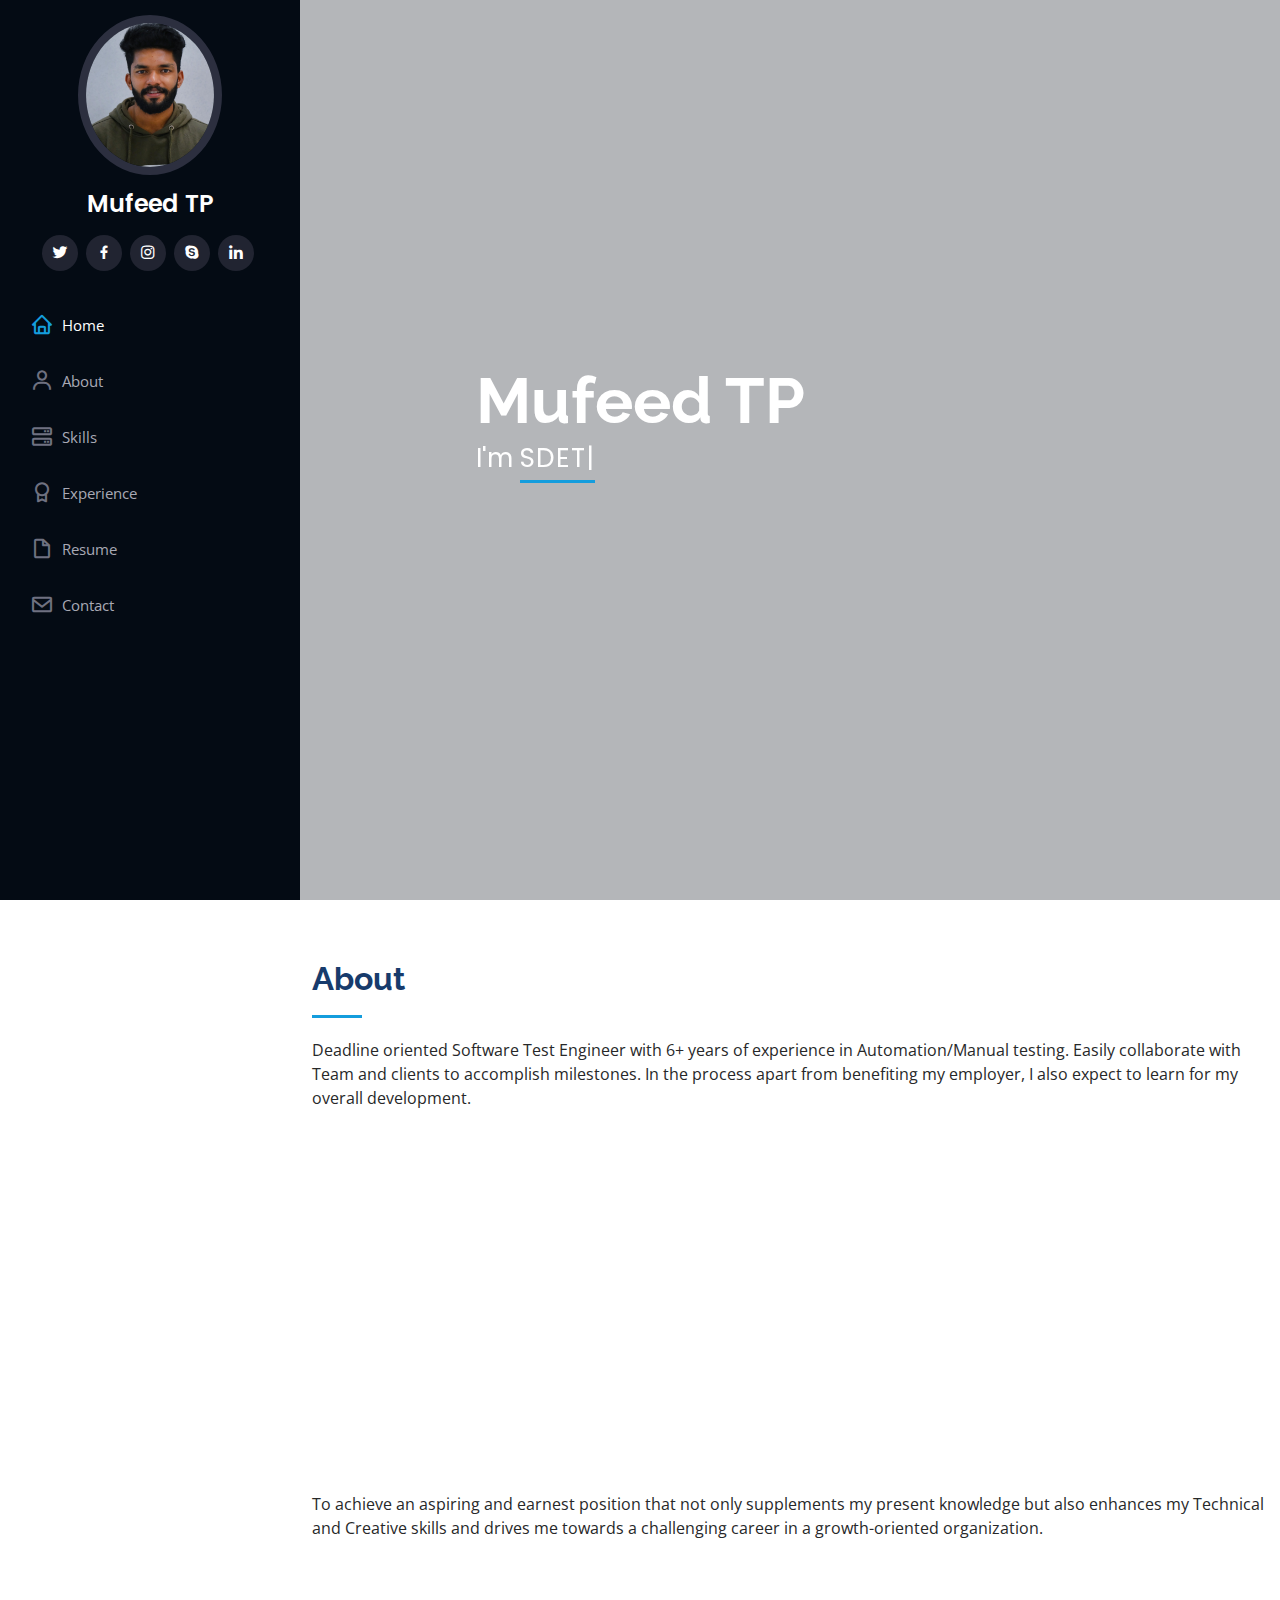
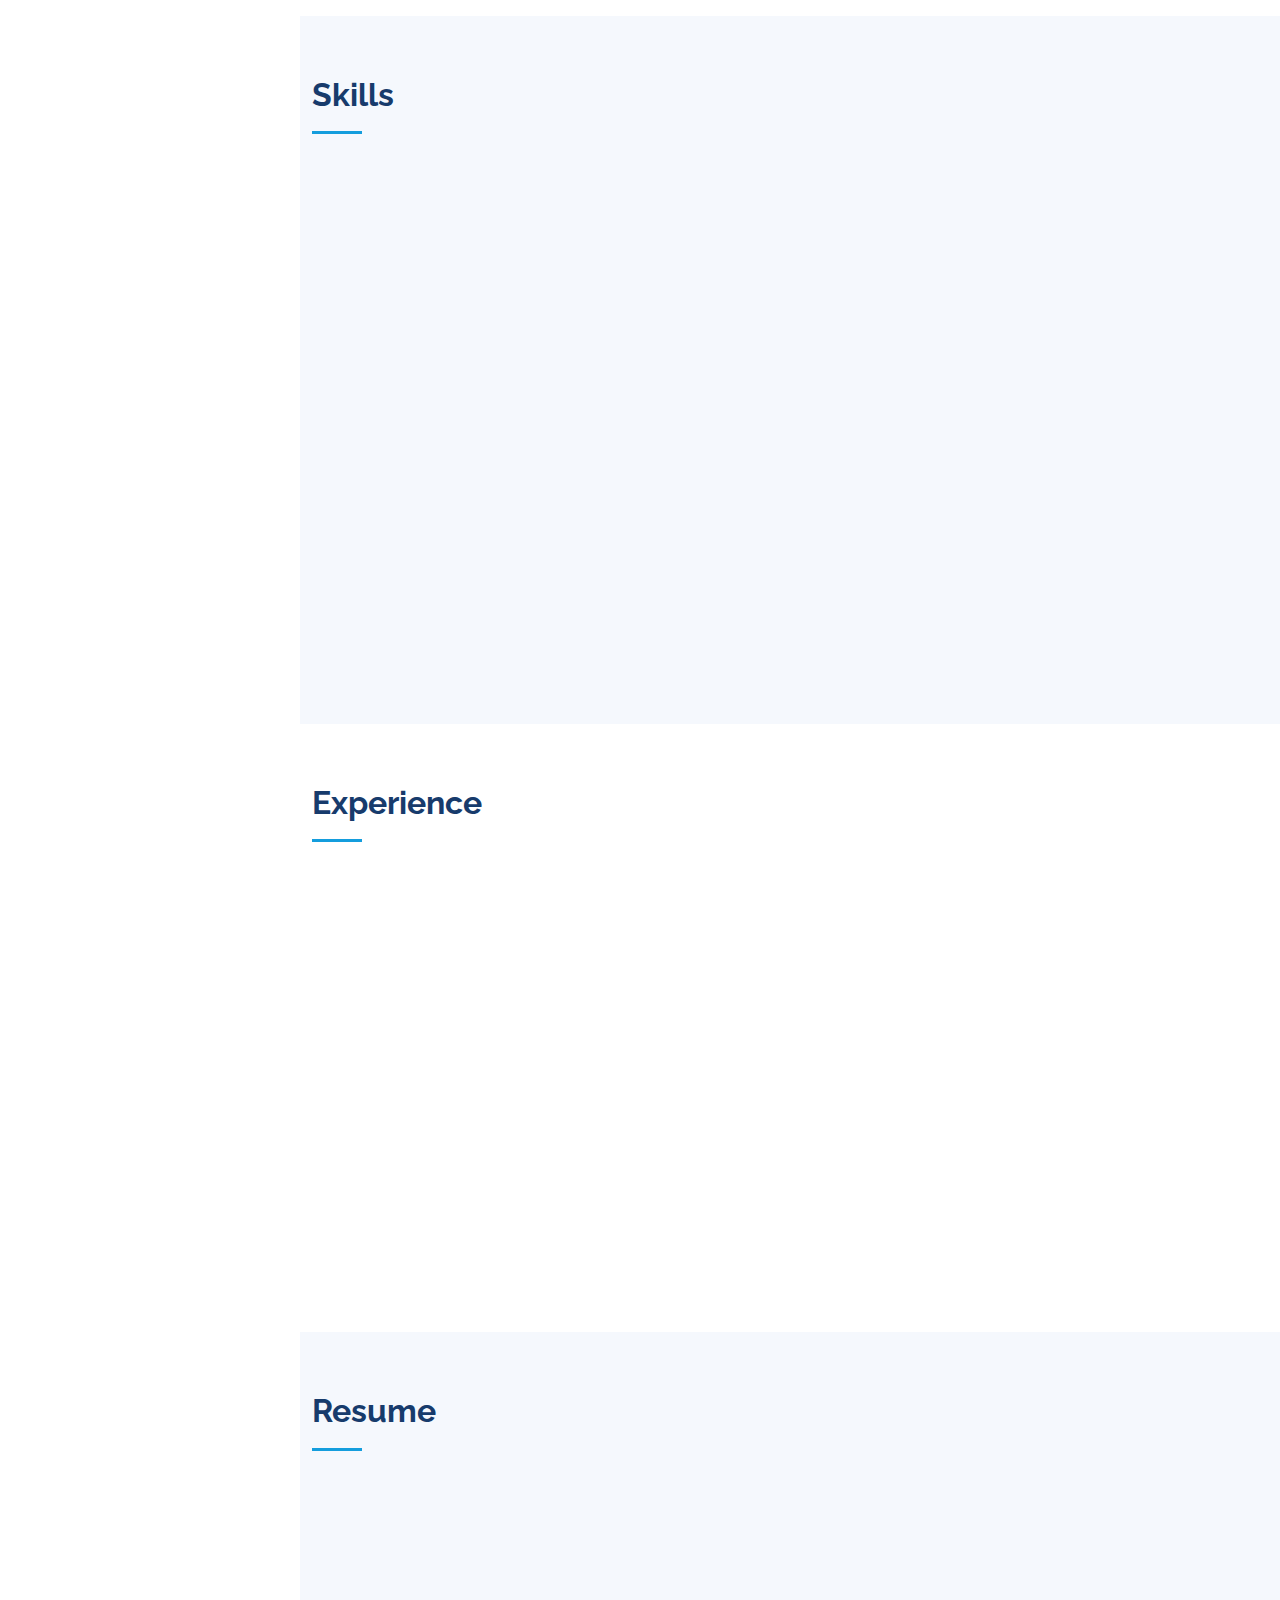
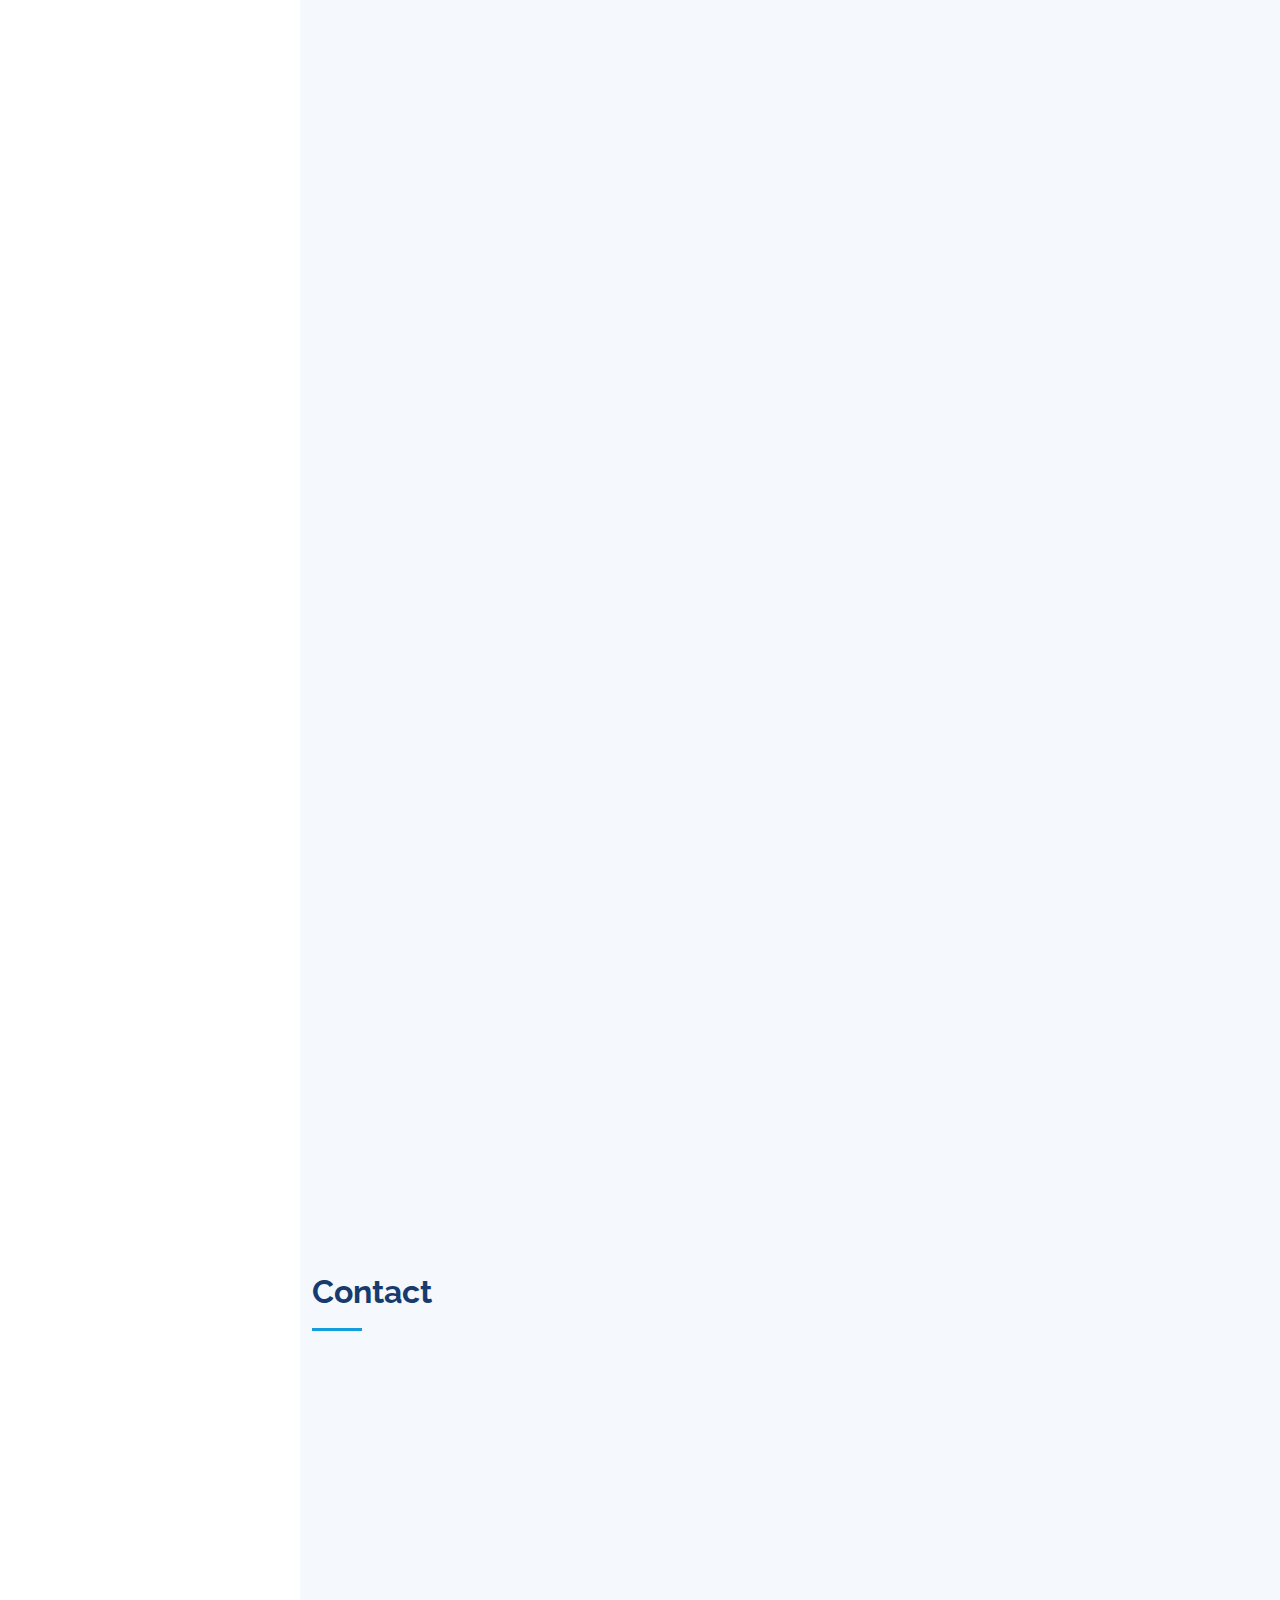
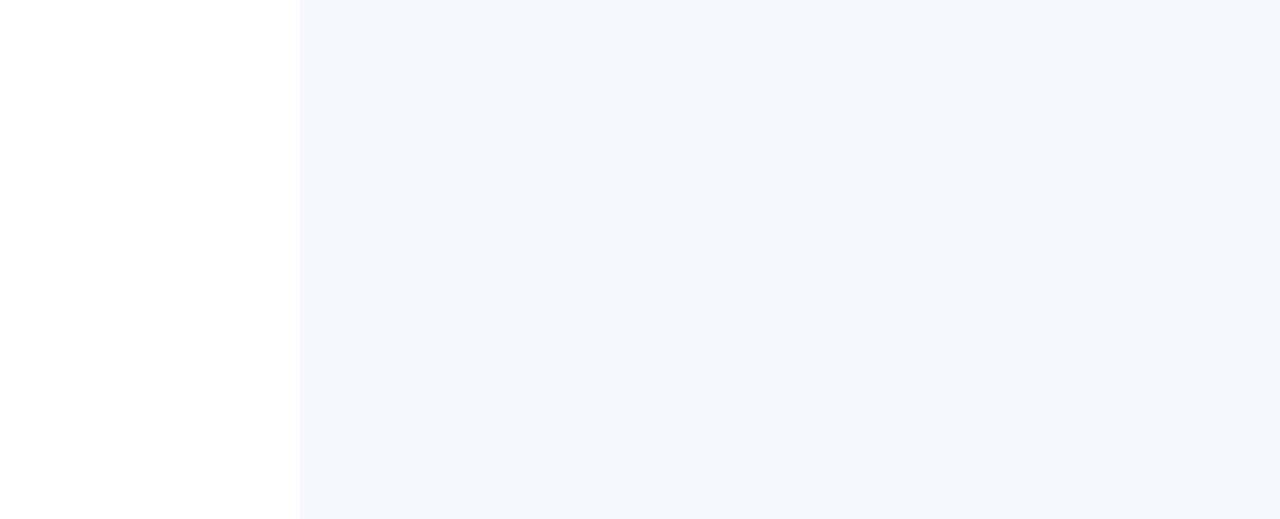
==== index.html @ a6d41b9a "DP updated" ====
<!DOCTYPE html>
<html lang="en">

<head>
  <meta charset="utf-8">
  <meta content="width=device-width, initial-scale=1.0" name="viewport">

  <title>Mufeed TP</title>
  <meta content="" name="description">
  <meta content="" name="keywords">

  <!-- Favicons -->
  <link href="assets/img/pp.jpg" rel="icon">
  <!-- <link href="assets/img/apple-touch-icon.png" rel="apple-touch-icon"> -->

  <!-- Google Fonts -->
  <link href="https://fonts.googleapis.com/css?family=Open+Sans:300,300i,400,400i,600,600i,700,700i|Raleway:300,300i,400,400i,500,500i,600,600i,700,700i|Poppins:300,300i,400,400i,500,500i,600,600i,700,700i" rel="stylesheet">

  <!-- Vendor CSS Files -->
  <link href="assets/vendor/aos/aos.css" rel="stylesheet">
  <link href="assets/vendor/bootstrap/css/bootstrap.min.css" rel="stylesheet">
  <link href="assets/vendor/bootstrap-icons/bootstrap-icons.css" rel="stylesheet">
  <link href="assets/vendor/boxicons/css/boxicons.min.css" rel="stylesheet">
  <link href="assets/vendor/glightbox/css/glightbox.min.css" rel="stylesheet">
  <link href="assets/vendor/swiper/swiper-bundle.min.css" rel="stylesheet">

  <!-- Template Main CSS File -->
  <link href="assets/css/style.css" rel="stylesheet">

  <!-- =======================================================
  * Template Name: iPortfolio - v3.3.0
  * Template URL: https://bootstrapmade.com/iportfolio-bootstrap-portfolio-websites-template/
  * Author: BootstrapMade.com
  * License: https://bootstrapmade.com/license/
  ======================================================== -->
  
</head>

<body>

  <!-- ======= Mobile nav toggle button ======= -->
  <i class="bi bi-list mobile-nav-toggle d-xl-none"></i>

  <!-- ======= Header ======= -->
  <header id="header">
    <div class="d-flex flex-column">

      <div class="profile">
        <img src="assets/img/MyDp1.jpeg" alt="" class="img-fluid rounded-circle">
        <h1 class="text-light"><a href="index.html">Mufeed TP</a></h1>
        <div class="social-links mt-3 text-center">
          <a href="https://twitter.com/MufeedTP6?s=08" class="twitter"><i class="bx bxl-twitter"></i></a>
          <a href="https://www.facebook.com/mufeed.kkr" class="facebook"><i class="bx bxl-facebook"></i></a>
          <a href="https://www.instagram.com/_mufeedtp_?r=nametag" class="instagram"><i class="bx bxl-instagram"></i></a>
          <a href="https://join.skype.com/invite/Vq5TxhZaOGtv" class="google-plus"><i class="bx bxl-skype"></i></a>
          <a href="https://www.linkedin.com/in/mufeed-tp-0a8960169/" class="linkedin"><i class="bx bxl-linkedin"></i></a>
        </div>
      </div>

      <nav id="navbar" class="nav-menu navbar">
        <ul>
          <li><a href="#hero" class="nav-link scrollto active"><i class="bx bx-home"></i> <span>Home</span></a></li>
          <li><a href="#about" class="nav-link scrollto"><i class="bx bx-user"></i> <span>About</span></a></li>    
          <li><a href="#skills" class="nav-link scrollto"><i class="bx bx-server"></i> <span>Skills</span></a></li>     
          <li><a href="#experience" class="nav-link scrollto"><i class="bx bx-award"></i> <span>Experience</span></a></li>
          <li><a href="#resume" class="nav-link scrollto"><i class="bx bx-file-blank"></i> <span>Resume</span></a></li> 
          <li><a href="#contact" class="nav-link scrollto"><i class="bx bx-envelope"></i> <span>Contact</span></a></li>
        </ul>
      </nav><!-- .nav-menu -->
    </div>
  </header><!-- End Header -->

  <!-- ======= Hero Section ======= -->
  
  <section id="hero" class="col-3 d-flex flex-column justify-content-center align-items-center">
    <div class="hero-container" data-aos="fade-in">
      <h1>Mufeed TP</h1>
      <p> I'm <span class="typed" data-typed-items="SDET, QA Engineer"></span></p>
    </div>
  </section><!-- End Hero -->

  <main id="main">

    <!-- ======= About Section ======= -->
    <section id="about" class="about">
      <div class="container">

        <div class="section-title">
          <h2>About</h2>
          <p>
            Deadline oriented Software Test Engineer with 6+ years of experience in Automation/Manual testing. Easily collaborate
            with Team and clients to accomplish milestones. In the process apart from benefiting my employer, I also
            expect to learn for my overall development.
          </p>
        </div>

        <div class="row objective-row">
          <div class="col-lg-4" data-aos="fade-right">
            <img src="assets/img/ShortPic.jpeg" class="img-fluid myimage" alt="">
          </div>
          <div class="col-lg-8 pt-4 pt-lg-0 content" data-aos="fade-left">
            <h3>SDET &amp; QA Engineer.</h3>
            
            <div class="row">
              <div class="col-lg-6">
                <ul>
                  <li><i class="bi bi-chevron-right"></i> <strong>Birthday:</strong> <span>27 April 1996</span></li>
                  <li><i class="bi bi-chevron-right"></i> <strong>Website:</strong> <a href="https://mufeedtp.github.io/mufeedtp-personal-website/"><span>https://mufeedtp.github.io/mufeedtp-personal-website/</span></a></li>
                  <li><i class="bi bi-chevron-right"></i> <strong>Phone:</strong> <span>+91 9567845455</span></li>
                </ul>
              </div>
              <div class="col-lg-6"></div>
              <div class="col-lg-6">
                <ul>
                  <li><i class="bi bi-chevron-right"></i> <strong>Age:</strong> <span>26</span></li>
                  <li><i class="bi bi-chevron-right"></i> <strong>Email:</strong> <span>mufeedtp40@gmail.com</span></li>
                  
                  <li><i class="bi bi-chevron-right"></i> <strong>City:</strong> <span>Calicut, Kerala</span></li>
                </ul>
              </div>
            </div>
            
          </div>
        </div>
        <p class="pt-4">
          To achieve an aspiring and earnest position that not only supplements my present knowledge but also enhances my Technical and Creative skills and drives me towards a challenging career in a growth-oriented organization.
        </p>
      </div>
    </section><!-- End About Section -->

    <!-- ======= Facts Section ======= -->
   

    <!-- ======= Skills Section ======= -->
    <section id="skills" class="skills section-bg">
      <div class="container">

        <div class="section-title">
          <h2>Skills</h2>
          </div>

        <div class="row skills-content">

          <div class="col-lg-6" data-aos="fade-up">

            <div class="progress">
              <span class="skill">Selenium <i class="val">95%</i></span>
              <div class="progress-bar-wrap">
                <div class="progress-bar" role="progressbar" aria-valuenow="95" aria-valuemin="0" aria-valuemax="100"></div>
              </div>
            </div>

            <div class="progress">
              <span class="skill">JAVA <i class="val">92%</i></span>
              <div class="progress-bar-wrap">
                <div class="progress-bar" role="progressbar" aria-valuenow="90" aria-valuemin="0" aria-valuemax="100"></div>
              </div>
            </div>

            <div class="progress">
              <span class="skill">C# <i class="val">92%</i></span>
              <div class="progress-bar-wrap">
                <div class="progress-bar" role="progressbar" aria-valuenow="90" aria-valuemin="0" aria-valuemax="100"></div>
              </div>
            </div>

            <div class="progress">
              <span class="skill">Protractor<i class="val">90%</i></span>
              <div class="progress-bar-wrap">
                <div class="progress-bar" role="progressbar" aria-valuenow="90" aria-valuemin="0" aria-valuemax="100"></div>
              </div>
            </div>
            <div class="progress">
              <span class="skill">TypeScript<i class="val">70%</i></span>
              <div class="progress-bar-wrap">
                <div class="progress-bar" role="progressbar" aria-valuenow="70" aria-valuemin="0" aria-valuemax="100"></div>
              </div>
            </div>

            <div class="progress">
              <span class="skill">Postman<i class="val">80%</i></span>
              <div class="progress-bar-wrap">
                <div class="progress-bar" role="progressbar" aria-valuenow="80" aria-valuemin="0" aria-valuemax="100"></div>
              </div>
            </div>

            <div class="progress">
              <span class="skill">Robot Framework <i class="val">90%</i></span>
              <div class="progress-bar-wrap">
                <div class="progress-bar" role="progressbar" aria-valuenow="90" aria-valuemin="0" aria-valuemax="100"></div>
              </div>
            </div>

          </div>

          <div class="col-lg-6" data-aos="fade-up">
            
            <div class="progress">
              <span class="skill">Git<i class="val">90%</i></span>
              <div class="progress-bar-wrap">
                <div class="progress-bar" role="progressbar" aria-valuenow="90" aria-valuemin="0" aria-valuemax="100"></div>
              </div>
            </div>
            
            <div class="progress">
              <span class="skill">API Testing<i class="val">90%</i></span>
              <div class="progress-bar-wrap">
                <div class="progress-bar" role="progressbar" aria-valuenow="75" aria-valuemin="0" aria-valuemax="100"></div>
              </div>
            </div>
            
            <div class="progress">
              <span class="skill">RestSharp<i class="val">80%</i></span>
              <div class="progress-bar-wrap">
                <div class="progress-bar" role="progressbar" aria-valuenow="75" aria-valuemin="0" aria-valuemax="100"></div>
              </div>
            </div>

            <div class="progress">
              <span class="skill">Azure DevOps<i class="val">90%</i></span>
              <div class="progress-bar-wrap">
                <div class="progress-bar" role="progressbar" aria-valuenow="90" aria-valuemin="0" aria-valuemax="100"></div>
              </div>
            </div>

            <div class="progress">
              <span class="skill">JIRA<i class="val">90%</i></span>
              <div class="progress-bar-wrap">
                <div class="progress-bar" role="progressbar" aria-valuenow="90" aria-valuemin="0" aria-valuemax="100"></div>
              </div>
            </div>

            <div class="progress">
              <span class="skill">Agile<i class="val">90%</i></span>
              <div class="progress-bar-wrap">
                <div class="progress-bar" role="progressbar" aria-valuenow="90" aria-valuemin="0" aria-valuemax="100"></div>
              </div>
            </div>

            <div class="progress">
              <span class="skill">SQL/DBMS<i class="val">75%</i></span>
              <div class="progress-bar-wrap">
                <div class="progress-bar" role="progressbar" aria-valuenow="75" aria-valuemin="0" aria-valuemax="100"></div>
              </div>
            </div>

            <div class="progress">
              <span class="skill">Jenkins<i class="val">75%</i></span>
              <div class="progress-bar-wrap">
                <div class="progress-bar" role="progressbar" aria-valuenow="75" aria-valuemin="0" aria-valuemax="100"></div>
              </div>
            </div>


          </div>

        </div>

      </div>
    </section><!-- End Skills Section -->

    <section id="experience" class="experience">
      <div class="container">
        <div class="section-title">
          <h2>Experience</h2>
          <p data-aos="fade-right"><b></b>Total years of work experience : 6.3</b></p>
         </div>

         <div class="row pt-1 pb-3 " data-aos="fade-left">
          <div class="col-md-6 col-12 pt-2 d-flex justify-content-center">
          <div class="card text-center bg-light ">
            <br>
            <a href="https://www.mphasis.com/" style="text-decoration: none;">
            <img class="card-img-top mx-auto pt-2" style="max-width: 6rem;max-height: 6rem;" src="assets/img/mphasis-logo.png" alt="">
            <br><br>
              <h5 class="card-title  text-dark">Mphasis</h5>
              <p class="card-text pb-4  text-dark">2022 - Present</p>
            
          </a>
          </div>
        </div>

        <div class="col-md-6 col-12 pt-2 d-flex justify-content-center">
          <div class="card text-center bg-light ">
            <br>
            <a href="https://www.experionglobal.com/" style="text-decoration: none;">
            <img class="card-img-top mx-auto pt-1" style="max-width: 8rem;max-height: 3rem; " src="assets/img/Experion (2).png" alt="">
            <br><br>
              <h5 class="card-title  text-dark">Experion Technologies</h5>
              <p class="card-text pb-3  text-dark">2020 - 2022</p>
            
          </a>
          </div>
        </div>

        <div class="col-md-6 col-12 pt-2 d-flex justify-content-center">
          <div class="card text-center bg-light">
            <br>
            <a href="https://www.quest-global.com/" style="text-decoration: none;">
            <img class="card-img-top mx-auto pt-1" style="max-width: 6rem;max-height: 3rem;" src="assets/img/quest-logo.png" alt="">
            <br><br>
            <h5 class="card-title text-dark">QuEST Global</h5>
            <p class="card-text pb-3 text-dark">2019 - 2020</p>
          </a>
          </div>
        </div>
        <div class="col-md-6 col-12 pt-2 d-flex justify-content-center">
            <div class="card text-center bg-light">
              <br>
              <a href="https://www.infosys.com/" style="text-decoration: none;">
            <img class="card-img-top mx-auto pt-1" style="max-width: 6rem;max-height: 4rem;" src="assets/img/Infosys_logo.png" alt="">
            <br><br>
            <h5 class="card-title text-dark">Infosys</h5>
            <p class="card-text pb-3 text-dark">2016 - 2019</p>
          </a> 
          </div>
        </div>
      </div>
      </div>
    </section>
    <!-- ======= Resume Section ======= -->
    <section id="resume" class="resume section-bg">
      <div class="container">

        <div class="section-title">
          <h2>Resume</h2>
          </div>

        <div class="row">
          <div class="col-lg-6" data-aos="fade-up">
            <h3 class="resume-title">Projects</h3>
            <div class="resume-item pb-3">
              <h4>GE (General Electric) EdgeLINC Transportation.</h4>
              <p><em><b>Project technology:</b>  IIOT (Industrial Internet of Things). Include Web, DB and Hardware testing.</em></p>
              <p><em><b>Type of Testing:</b> Automation testing.</em></p>
              <p><em><b>Tools used:</b> Robot Framework, Selenium –Java, Test NG, Git, Log4j, Maven, Postman, Putty, Extent reports, Jenkins, Rally.</em></p>
            </div>
            <div class="resume-item pb-3">
              <h4>GE (General Electric) Health Care.</h4>
              <p><em><b>Type of Testing:</b> Automation testing..</em></p>
              <p><em><b>Tools used:</b>Protractor with Typescript, Cucumber BDD framework, Azure portal, Azure DevOps, Git, Postman, Jenkins.</em></p>
            </div>
            <div class="resume-item pb-3">
              <h4>LoanDepot - Mortgage company</h4>
              <p><em><b>Type of Testing:</b> Automation testing.</em></p>
              <p><em><b>Tools used:</b>Selenium with C#, Microsoft ui automation client, Azure portal, Azure DevOps, Git, JIRA.</em></p>
            </div>
            <div class="resume-item pb-0">
              <h4>Charles Schwab - Mutual Fund</h4>
              <p><em><b>Type of Testing:</b> Automation testing and Manual testing</em></p>
              <p><em><b>Tools used:</b>API automation with Ruby, Swagger, Postman, JIRA, Git.</em></p>
            </div>

            <h3 class="resume-title">Education</h3>
            <div class="resume-item">
              <h4>BSc Electronics</h4>
              <h5>2013 - 2016</h5>
              <p><em>College of Applied Scienece (IHRD), Vazhakkad</em></p>
              <p><em>Calicut University</em></p>
            </div>
            <div class="resume-item">
              <h4>XII - Science</h4>
              <h5>2011 - 2013</h5>
              <p><em>GHSS Kuttikkattoor, Calicut</em></p>
              <p><em>Kerala Board of HS Examination</em></p>
            </div>
            <div class="resume-item">
              <h4>X </h4>
              <h5>2011</h5>
              <p><em>GHSS Kuttikkattoor, Calicut</em></p>
              <p><em>Kerala Board of HS Examination</em></p>
            </div>
          </div>
          <div class="col-lg-6" data-aos="fade-up" data-aos-delay="100">
            <h3 class="resume-title">Professional summary</h3>
            <div class="resume-item">
              <ul>
                <li>A highly motivated Senior QA Engineer with
                  Professional Experience of 6+ years in both Manual and Automation Software Testing.</li>
                <li>Experience in developing BDD and Hybrid Automation Framework for Web and Window Application Testing. </li>
                <li>Worked on Web Automation using Selenium, Protractor and Robot Framework.</li>
                <li>Worked on Windows Application automation using Microsoft WinAppDriver.</li>
                <li>Worked on API testing using Postman tool.</li>
                <li>Worked on API automation testing using RestSharp.</li>
                <li>Excellent Exposure to Software Development Life Cycle and Software Testing Life Cycle.</li>
                <li>Strong Experience in Automation Testing Tools like
                  Selenium WebDriver, Protractor, Junit, TestNG, Sikuli and Robot Framework.</li>
                <li>Completed 3 Months training in Infosys Mysore Campus which includes SQL DB, Testing concepts, Core Java,
Python programming and Certified in Selenium.</li>
                  <li> Basic Knowledge in UFT</li>
                  <li>Experience in QA processes like preparation of Test Plan, Test Scenarios, Test Case Design, Test Case Review, Test Case Execution, Requirement Traceability Matrix, Test
                    Execution Report and related documentations.</li>
                    <li>Expertise in Test & Defect management such as Defect Reporting and Tracking using Tools CA Agile Rally and Azure DevOps.</li>
                    <li>Thoroughly involved in different types of testing’s like Smoke, Sanity, GUI, Functional Testing, System
                      Integration Testing, Re Testing, Regression Testing , API Testing and Cross Browser Testing.</li>  
                      <li>Possess problem-solving skills, ability to follow industry standards and procedures. Ability to quickly master new concepts, applications and a team player. Strong
                        communication and Interpersonal skills. Ability to interact with customers with ease and professionalism.</li>
                  </ul>
            </div>
          </div>
        </div>

      </div>
    </section><!-- End Resume Section -->

    
    <!-- ======= Contact Section ======= -->
    <section id="contact" class="contact section-bg">
      <div class="container">

        <div class="section-title">
          <h2>Contact</h2>
          </div>

        <div class="row" data-aos="fade-in">

          <div class="col-lg-5 d-flex align-items-stretch">
            <div class="info">
              <div class="address">
                <i class="bi bi-geo-alt"></i>
                <h4>Location:</h4>
                <p>Kozhikode, Kerala 673008</p>
              </div>

              <div class="email">
                <i class="bi bi-envelope"></i>
                <h4>Email:</h4>
                <p>mufeedtp40@gmail.com</p>
              </div>

              <div class="phone">
                <i class="bi bi-phone"></i>
                <h4>Call:</h4>
                <p>+91 9567845455</p>
              </div>

              <iframe src="https://www.google.com/maps/embed?pb=!1m18!1m12!1m3!1d3912.859274276295!2d75.87260161408622!3d11.271753352939204!2m3!1f0!2f0!3f0!3m2!1i1024!2i768!4f13.1!3m3!1m2!1s0x3ba65b60449b7289%3A0x0!2zMTHCsDE2JzE4LjMiTiA3NcKwNTInMjkuMyJF!5e0!3m2!1sen!2sin!4v1627664197185!5m2!1sen!2sin" frameborder="0" style="border:0; width: 100%; height: 290px;" allowfullscreen></iframe>
            </div>

          </div>

          <div class="col-lg-7 mt-5 mt-lg-0 d-flex align-items-stretch">
            <form id="submit-form1" action="" class="php-email-form">
              <div class="row">
                <div class="form-group col-md-6">
                  <label for="name">Your Name</label>
                  <input type="text" name="name" class="form-control" id="name" required>
                </div>
                <div class="form-group col-md-6">
                  <label for="name">Your Email</label>
                  <input type="email" class="form-control" name="email" id="email" required>
                </div>
              </div>
              <div class="form-group">
                <label for="name">Subject</label>
                <input type="text" class="form-control" name="subject" id="subject" required>
              </div>
              <div class="form-group">
                <label for="name">Message</label>
                <textarea class="form-control" name="message" rows="10" required></textarea>
              </div>
              <div class="my-3">
                <div class="loading">Loading..</div>
                <div class="error-message">Your message has been sent. Thank you!</div>
                <div class="sent-message" id="sent-message">Your message has been sent. Thank you!</div>
              </div>
              <div class="text-center"><input type="submit" value="Send Message"></div>
            </form>
          </div>

        </div>

      </div>
    </section>
    <!-- End Contact Section -->
  </main><!-- End #main -->

  
  <a href="#" class="back-to-top d-flex align-items-center justify-content-center"><i class="bi bi-arrow-up-short"></i></a>

  
  <!-- Vendor JS Files -->
  <script src="assets/vendor/aos/aos.js"></script>
  <script src="assets/vendor/bootstrap/js/bootstrap.bundle.min.js"></script>
  <script src="assets/vendor/glightbox/js/glightbox.min.js"></script>
  <script src="assets/vendor/isotope-layout/isotope.pkgd.min.js"></script>
  <!-- <script src="assets/vendor/php-email-form/validate.js"></script> -->
  <script src="assets/vendor/purecounter/purecounter.js"></script>
  <script src="assets/vendor/swiper/swiper-bundle.min.js"></script>
  <script src="assets/vendor/typed.js/typed.min.js"></script>
  <script src="assets/vendor/waypoints/noframework.waypoints.js"></script>

  <!-- Template Main JS File -->
  <script src="assets/js/main.js"></script>
  
  <script src="https://ajax.googleapis.com/ajax/libs/jquery/3.5.1/jquery.min.js"></script>

  <script>
    $("#submit-form1").submit((e)=>{
        e.preventDefault()
        $.ajax({
            url:"https://script.google.com/macros/s/AKfycbzeCuuI4ARcUGrM4XBw9BOjff9UNeuWDQBaTA-vQ8MKpgfcCissLxsj7QKhwcm3fKco6Q/exec",
            data:$("#submit-form1").serialize(),
            method:"post",
            success:function (response){
                alert("Form submitted successfully")
                window.location.reload()
                //window.location.href="https://google.com"
            },
            error:function (err){
                alert("Something Error")

            }
        })
    })
</script>

</body>

</html>
---- assets/css/style.css ----
/**
* Template Name: iPortfolio - v3.3.0
* Template URL: https://bootstrapmade.com/iportfolio-bootstrap-portfolio-websites-template/
* Author: BootstrapMade.com
* License: https://bootstrapmade.com/license/
*/

/*--------------------------------------------------------------
# General
--------------------------------------------------------------*/
body {
  font-family: "Open Sans", sans-serif;
  color: #272829;
}

a {
  color: #149ddd;
  text-decoration: none;
}

a:hover {
  color: #37b3ed;
  text-decoration: none;
}

h1, h2, h3, h4, h5, h6 {
  font-family: "Raleway", sans-serif;
}

/*--------------------------------------------------------------
# Back to top button
--------------------------------------------------------------*/
.back-to-top {
  position: fixed;
  visibility: hidden;
  opacity: 0;
  right: 15px;
  bottom: 15px;
  z-index: 996;
  background: #149ddd;
  width: 40px;
  height: 40px;
  border-radius: 50px;
  transition: all 0.4s;
}

.back-to-top i {
  font-size: 28px;
  color: #fff;
  line-height: 0;
}

.back-to-top:hover {
  background: #2eafec;
  color: #fff;
}

.back-to-top.active {
  visibility: visible;
  opacity: 1;
}

/*--------------------------------------------------------------
# Header
--------------------------------------------------------------*/
#header {
  position: fixed;
  top: 0;
  left: 0;
  bottom: 0;
  width: 300px;
  transition: all ease-in-out 0.5s;
  z-index: 9997;
  transition: all 0.5s;
  padding: 0 15px;
  background: #040b14;
  overflow-y: auto;
}

#header .profile img {
  margin: 15px auto;
  display: block;
  width: 9em;
  height: 10em;
  border: 8px solid #2c2f3f;
}

#header .profile h1 {
  font-size: 24px;
  margin: 0;
  padding: 0;
  font-weight: 600;
  -moz-text-align-last: center;
  text-align-last: center;
  font-family: "Poppins", sans-serif;
}

#header .profile h1 a, #header .profile h1 a:hover {
  color: #fff;
  text-decoration: none;
}

#header .profile .social-links a {
  font-size: 18px;
  display: inline-block;
  background: #212431;
  color: #fff;
  line-height: 1;
  padding: 8px 0;
  margin-right: 4px;
  border-radius: 50%;
  text-align: center;
  width: 36px;
  height: 36px;
  transition: 0.3s;
}

#header .profile .social-links a:hover {
  background: #149ddd;
  color: #fff;
  text-decoration: none;
}

#main {
  margin-left: 300px;
}

@media (max-width: 1199px) {
  #header {
    left: -300px;
  }
  #main {
    margin-left: 0;
  }
}

/*--------------------------------------------------------------
# Navigation Menu
--------------------------------------------------------------*/
/* Desktop Navigation */
.nav-menu {
  padding: 30px 0 0 0;
}

.nav-menu * {
  margin: 0;
  padding: 0;
  list-style: none;
}

.nav-menu > ul > li {
  position: relative;
  white-space: nowrap;
}

.nav-menu a, .nav-menu a:focus {
  display: flex;
  align-items: center;
  color: #a8a9b4;
  padding: 12px 15px;
  margin-bottom: 8px;
  transition: 0.3s;
  font-size: 15px;
}

.nav-menu a i, .nav-menu a:focus i {
  font-size: 24px;
  padding-right: 8px;
  color: #6f7180;
}

.nav-menu a:hover, .nav-menu .active, .nav-menu .active:focus, .nav-menu li:hover > a {
  text-decoration: none;
  color: #fff;
}

.nav-menu a:hover i, .nav-menu .active i, .nav-menu .active:focus i, .nav-menu li:hover > a i {
  color: #149ddd;
}

/* Mobile Navigation */
.mobile-nav-toggle {
  position: fixed;
  right: 15px;
  top: 15px;
  z-index: 9998;
  border: 0;
  font-size: 24px;
  transition: all 0.4s;
  outline: none !important;
  background-color: #149ddd;
  color: #fff;
  width: 40px;
  height: 40px;
  display: inline-flex;
  align-items: center;
  justify-content: center;
  line-height: 0;
  border-radius: 50px;
  cursor: pointer;
}

.mobile-nav-active {
  overflow: hidden;
}

.mobile-nav-active #header {
  left: 0;
}

/*--------------------------------------------------------------
# Hero Section
--------------------------------------------------------------*/
#hero {
  width: 100%;
  height: 100vh;
  background: url("../img/myPhotoNew.jpg") 60% 30% ;
  background-size: cover;
}

#hero:before {
  content: "";
  background: rgba(5, 13, 24, 0.3);
  position: absolute;
  bottom: 0;
  top: 0;
  left: 0;
  right: 0;
  z-index: 1;
}

#hero .hero-container {
  position: relative;
  z-index: 2;
  min-width: 300px;
}

#hero h1 {
  margin: 0 0 10px 0;
  font-size: 64px;
  font-weight: 700;
  line-height: 56px;
  color: #fff;
}

#hero p {
  color: #fff;
  margin-bottom: 50px;
  font-size: 26px;
  font-family: "Poppins", sans-serif;
}

#hero p span {
  color: #fff;
  padding-bottom: 4px;
  letter-spacing: 1px;
  border-bottom: 3px solid #149ddd;
}

@media (min-width: 1024px) {
  #hero {
    background-attachment: fixed;
  }
}

@media (max-width: 768px) {
  #hero h1 {
    font-size: 28px;
    line-height: 36px;
  }
  #hero h2 {
    font-size: 18px;
    line-height: 24px;
    margin-bottom: 30px;
  }
}

/*--------------------------------------------------------------
# Sections General
--------------------------------------------------------------*/
section {
  padding: 60px 0;
  overflow: hidden;
}

.section-bg {
  background: #f5f8fd;
}

.section-title {
  padding-bottom: 30px;
}

.section-title h2 {
  font-size: 32px;
  font-weight: bold;
  margin-bottom: 20px;
  padding-bottom: 20px;
  position: relative;
  color: #173b6c;
}

.section-title h2::after {
  content: '';
  position: absolute;
  display: block;
  width: 50px;
  height: 3px;
  background: #149ddd;
  bottom: 0;
  left: 0;
}

.section-title p {
  margin-bottom: 0;
}

/*--------------------------------------------------------------
# About
--------------------------------------------------------------*/
.about .content h3 {
  font-weight: 700;
  font-size: 26px;
  color: #173b6c;
}

.about .content ul {
  list-style: none;
  padding: 0;
}


.about .objective-row{
   padding: 0 !important;
   margin: 0 !important;
}

.about .content ul li {
  margin-bottom: 20px;
  display: flex;
  align-items: center;
}

.about .content ul strong {
  margin-right: 10px;
}

.about .content ul i {
  font-size: 16px;
  margin-right: 5px;
  color: #149ddd;
  line-height: 0;
}

.about .content p:last-child {
  margin-bottom: 0;
}

/*--------------------------------------------------------------
# Facts
--------------------------------------------------------------*/
.facts {
  padding-bottom: 30px;
}

.facts .count-box {
  padding: 30px;
  width: 100%;
}

.facts .count-box i {
  display: block;
  font-size: 44px;
  color: #149ddd;
  float: left;
  line-height: 0;
}

.facts .count-box span {
  font-size: 48px;
  line-height: 40px;
  display: block;
  font-weight: 700;
  color: #050d18;
  margin-left: 60px;
}

.facts .count-box p {
  padding: 15px 0 0 0;
  margin: 0 0 0 60px;
  font-family: "Raleway", sans-serif;
  font-size: 14px;
  color: #122f57;
}

.facts .count-box a {
  font-weight: 600;
  display: block;
  margin-top: 20px;
  color: #122f57;
  font-size: 15px;
  font-family: "Poppins", sans-serif;
  transition: ease-in-out 0.3s;
}

.facts .count-box a:hover {
  color: #1f5297;
}

/*--------------------------------------------------------------
# Akills
--------------------------------------------------------------*/
.skills .progress {
  height: 60px;
  display: block;
  background: none;
  border-radius: 0;
}

.skills .progress .skill {
  padding: 0;
  margin: 0 0 6px 0;
  text-transform: uppercase;
  display: block;
  font-weight: 600;
  font-family: "Poppins", sans-serif;
  color: #050d18;
}

.skills .progress .skill .val {
  float: right;
  font-style: normal;
}

.skills .progress-bar-wrap {
  background: #dce8f8;
  height: 10px;
}

.skills .progress-bar {
  width: 1px;
  height: 10px;
  transition: .9s;
  background-color: #149ddd;
}

.experience .card{
  width: 100%; height: 10em;
}

/*--------------------------------------------------------------
# Resume
--------------------------------------------------------------*/
.resume .resume-title {
  font-size: 26px;
  font-weight: 700;
  margin-top: 20px;
  margin-bottom: 20px;
  color: #050d18;
}

.resume .resume-item {
  padding: 0 0 20px 20px;
  margin-top: -2px;
  border-left: 2px solid #1f5297;
  position: relative;
}

.resume .resume-item h4 {
  line-height: 18px;
  font-size: 18px;
  font-weight: 600;
  text-transform: uppercase;
  font-family: "Poppins", sans-serif;
  color: #050d18;
  margin-bottom: 10px;
}

.resume .resume-item h5 {
  font-size: 16px;
  background: #e4edf9;
  padding: 5px 15px;
  display: inline-block;
  font-weight: 600;
  margin-bottom: 10px;
}

.resume .resume-item ul {
  padding-left: 20px;
}

.resume .resume-item ul li {
  padding-bottom: 10px;
}

.resume .resume-item:last-child {
  padding-bottom: 0;
}

.resume .resume-item::before {
  content: "";
  position: absolute;
  width: 16px;
  height: 16px;
  border-radius: 50px;
  left: -9px;
  top: 0;
  background: #fff;
  border: 2px solid #1f5297;
}

/*--------------------------------------------------------------
# Portfolio
--------------------------------------------------------------*/
.portfolio .portfolio-item {
  margin-bottom: 30px;
}

.portfolio #portfolio-flters {
  padding: 0;
  margin: 0 auto 35px auto;
  list-style: none;
  text-align: center;
  background: #fff;
  border-radius: 50px;
  padding: 2px 15px;
}

.portfolio #portfolio-flters li {
  cursor: pointer;
  display: inline-block;
  padding: 10px 15px 8px 15px;
  font-size: 14px;
  font-weight: 600;
  line-height: 1;
  text-transform: uppercase;
  color: #272829;
  margin-bottom: 5px;
  transition: all 0.3s ease-in-out;
}

.portfolio #portfolio-flters li:hover, .portfolio #portfolio-flters li.filter-active {
  color: #149ddd;
}

.portfolio #portfolio-flters li:last-child {
  margin-right: 0;
}

.portfolio .portfolio-wrap {
  transition: 0.3s;
  position: relative;
  overflow: hidden;
  z-index: 1;
}

.portfolio .portfolio-wrap::before {
  content: "";
  background: rgba(255, 255, 255, 0.5);
  position: absolute;
  left: 0;
  right: 0;
  top: 0;
  bottom: 0;
  transition: all ease-in-out 0.3s;
  z-index: 2;
  opacity: 0;
}

.portfolio .portfolio-wrap .portfolio-links {
  opacity: 1;
  left: 0;
  right: 0;
  bottom: -60px;
  z-index: 3;
  position: absolute;
  transition: all ease-in-out 0.3s;
  display: flex;
  justify-content: center;
}

.portfolio .portfolio-wrap .portfolio-links a {
  color: #fff;
  font-size: 28px;
  text-align: center;
  background: rgba(20, 157, 221, 0.75);
  transition: 0.3s;
  width: 50%;
}

.portfolio .portfolio-wrap .portfolio-links a:hover {
  background: rgba(20, 157, 221, 0.95);
}

.portfolio .portfolio-wrap .portfolio-links a + a {
  border-left: 1px solid #37b3ed;
}

.portfolio .portfolio-wrap:hover::before {
  top: 0;
  left: 0;
  right: 0;
  bottom: 0;
  opacity: 1;
}

.portfolio .portfolio-wrap:hover .portfolio-links {
  opacity: 1;
  bottom: 0;
}

/*--------------------------------------------------------------
# Portfolio Details
--------------------------------------------------------------*/
.portfolio-details {
  padding-top: 40px;
}

.portfolio-details .portfolio-details-slider img {
  width: 100%;
}

.portfolio-details .portfolio-details-slider .swiper-pagination {
  margin-top: 20px;
  position: relative;
}

.portfolio-details .portfolio-details-slider .swiper-pagination .swiper-pagination-bullet {
  width: 12px;
  height: 12px;
  background-color: #fff;
  opacity: 1;
  border: 1px solid #149ddd;
}

.portfolio-details .portfolio-details-slider .swiper-pagination .swiper-pagination-bullet-active {
  background-color: #149ddd;
}

.portfolio-details .portfolio-info {
  padding: 30px;
  box-shadow: 0px 0 30px rgba(5, 13, 24, 0.08);
}

.portfolio-details .portfolio-info h3 {
  font-size: 22px;
  font-weight: 700;
  margin-bottom: 20px;
  padding-bottom: 20px;
  border-bottom: 1px solid #eee;
}

.portfolio-details .portfolio-info ul {
  list-style: none;
  padding: 0;
  font-size: 15px;
}

.portfolio-details .portfolio-info ul li + li {
  margin-top: 10px;
}

.portfolio-details .portfolio-description {
  padding-top: 30px;
}

.portfolio-details .portfolio-description h2 {
  font-size: 26px;
  font-weight: 700;
  margin-bottom: 20px;
}

.portfolio-details .portfolio-description p {
  padding: 0;
}

/*--------------------------------------------------------------
# Services
--------------------------------------------------------------*/
.services .icon-box {
  margin-bottom: 20px;
}

.services .icon {
  float: left;
  display: flex;
  align-items: center;
  justify-content: center;
  width: 54px;
  height: 54px;
  background: #149ddd;
  border-radius: 50%;
  transition: 0.5s;
  border: 1px solid #149ddd;
}

.services .icon i {
  color: #fff;
  font-size: 24px;
  line-height: 0;
}

.services .icon-box:hover .icon {
  background: #fff;
}

.services .icon-box:hover .icon i {
  color: #149ddd;
}

.services .title {
  margin-left: 80px;
  font-weight: 700;
  margin-bottom: 15px;
  font-size: 18px;
}

.services .title a {
  color: #343a40;
}

.services .title a:hover {
  color: #149ddd;
}

.services .description {
  margin-left: 80px;
  line-height: 24px;
  font-size: 14px;
}

/*--------------------------------------------------------------
# Testimonials
--------------------------------------------------------------*/
.testimonials .testimonial-item {
  box-sizing: content-box;
  text-align: center;
  min-height: 320px;
}

.testimonials .testimonial-item .testimonial-img {
  width: 90px;
  border-radius: 50%;
  margin: 0 auto;
}

.testimonials .testimonial-item h3 {
  font-size: 18px;
  font-weight: bold;
  margin: 10px 0 5px 0;
  color: #111;
}

.testimonials .testimonial-item h4 {
  font-size: 14px;
  color: #999;
  margin: 0;
}

.testimonials .testimonial-item .quote-icon-left, .testimonials .testimonial-item .quote-icon-right {
  color: #c3e8fa;
  font-size: 26px;
}

.testimonials .testimonial-item .quote-icon-left {
  display: inline-block;
  left: -5px;
  position: relative;
}

.testimonials .testimonial-item .quote-icon-right {
  display: inline-block;
  right: -5px;
  position: relative;
  top: 10px;
}

.testimonials .testimonial-item p {
  font-style: italic;
  margin: 0 15px 15px 15px;
  padding: 20px;
  background: #fff;
  position: relative;
  margin-bottom: 35px;
  border-radius: 6px;
  box-shadow: 0px 2px 15px rgba(0, 0, 0, 0.1);
}

.testimonials .testimonial-item p::after {
  content: "";
  width: 0;
  height: 0;
  border-top: 20px solid #fff;
  border-right: 20px solid transparent;
  border-left: 20px solid transparent;
  position: absolute;
  bottom: -20px;
  left: calc(50% - 20px);
}

.testimonials .swiper-pagination {
  margin-top: 20px;
  position: relative;
}

.testimonials .swiper-pagination .swiper-pagination-bullet {
  width: 12px;
  height: 12px;
  background-color: #fff;
  opacity: 1;
  border: 1px solid #149ddd;
}

.testimonials .swiper-pagination .swiper-pagination-bullet-active {
  background-color: #149ddd;
}

/*--------------------------------------------------------------
# Contact
--------------------------------------------------------------*/
.contact {
  padding-bottom: 130px;
}

.contact .info {
  padding: 30px;
  background: #fff;
  width: 100%;
  box-shadow: 0 0 24px 0 rgba(0, 0, 0, 0.12);
}

.contact .info i {
  font-size: 20px;
  color: #149ddd;
  float: left;
  width: 44px;
  height: 44px;
  background: #dff3fc;
  display: flex;
  justify-content: center;
  align-items: center;
  border-radius: 50px;
  transition: all 0.3s ease-in-out;
}

.contact .info h4 {
  padding: 0 0 0 60px;
  font-size: 22px;
  font-weight: 600;
  margin-bottom: 5px;
  color: #050d18;
}

.contact .info p {
  padding: 0 0 10px 60px;
  margin-bottom: 20px;
  font-size: 14px;
  color: #173b6c;
}

.contact .info .email p {
  padding-top: 5px;
}

.contact .info .social-links {
  padding-left: 60px;
}

.contact .info .social-links a {
  font-size: 18px;
  display: inline-block;
  background: #333;
  color: #fff;
  line-height: 1;
  padding: 8px 0;
  border-radius: 50%;
  text-align: center;
  width: 36px;
  height: 36px;
  transition: 0.3s;
  margin-right: 10px;
}

.contact .info .social-links a:hover {
  background: #149ddd;
  color: #fff;
}

.contact .info .email:hover i, .contact .info .address:hover i, .contact .info .phone:hover i {
  background: #149ddd;
  color: #fff;
}

.contact .php-email-form {
  width: 100%;
  padding: 30px;
  background: #fff;
  box-shadow: 0 0 24px 0 rgba(0, 0, 0, 0.12);
}

.contact .php-email-form .form-group {
  padding-bottom: 8px;
}

.contact .php-email-form .validate {
  display: none;
  color: red;
  margin: 0 0 15px 0;
  font-weight: 400;
  font-size: 13px;
}

.contact .php-email-form .error-message {
  display: none;
  color: #fff;
  background: #ed3c0d;
  text-align: left;
  padding: 15px;
  font-weight: 600;
}

.contact .php-email-form .error-message br + br {
  margin-top: 25px;
}

.contact .php-email-form .sent-message {
  display: none;
  color: #fff;
  background: #18d26e;
  text-align: center;
  padding: 15px;
  font-weight: 600;
}

.contact .php-email-form .loading {
  display: none;
  background: #fff;
  text-align: center;
  padding: 15px;
}

.contact .php-email-form .loading:before {
  content: "";
  display: inline-block;
  border-radius: 50%;
  width: 24px;
  height: 24px;
  margin: 0 10px -6px 0;
  border: 3px solid #18d26e;
  border-top-color: #eee;
  -webkit-animation: animate-loading 1s linear infinite;
  animation: animate-loading 1s linear infinite;
}

.contact .php-email-form .form-group {
  margin-bottom: 15px;
}

.contact .php-email-form label {
  padding-bottom: 8px;
}

.contact .php-email-form input, .contact .php-email-form textarea {
  border-radius: 0;
  box-shadow: none;
  font-size: 14px;
}

.contact .php-email-form input {
  height: 44px;
}

.contact .php-email-form textarea {
  padding: 10px 15px;
}

.contact .php-email-form input[type="submit"] {
  background: #149ddd;
  border: 0;
  padding: 10px 24px;
  color: #fff;
  transition: 0.4s;
  border-radius: 4px;
}

.contact .php-email-form input[type="submit"]:hover {
  background: #37b3ed;
}

@-webkit-keyframes animate-loading {
  0% {
    transform: rotate(0deg);
  }
  100% {
    transform: rotate(360deg);
  }
}

@keyframes animate-loading {
  0% {
    transform: rotate(0deg);
  }
  100% {
    transform: rotate(360deg);
  }
}

/*--------------------------------------------------------------
# Breadcrumbs
--------------------------------------------------------------*/
.breadcrumbs {
  padding: 20px 0;
  background: #f9f9f9;
}

.breadcrumbs h2 {
  font-size: 26px;
  font-weight: 300;
}

.breadcrumbs ol {
  display: flex;
  flex-wrap: wrap;
  list-style: none;
  padding: 0;
  margin: 0;
  font-size: 15px;
}

.breadcrumbs ol li + li {
  padding-left: 10px;
}

.breadcrumbs ol li + li::before {
  display: inline-block;
  padding-right: 10px;
  color: #0e2442;
  content: "/";
}

@media (max-width: 768px) {
  .breadcrumbs .d-flex {
    display: block !important;
  }
  .breadcrumbs ol {
    display: block;
  }
  .breadcrumbs ol li {
    display: inline-block;
  }
}

/*--------------------------------------------------------------
# Footer
--------------------------------------------------------------*/
#footer {
  padding: 15px;
  color: #f4f6fd;
  font-size: 14px;
  position: fixed;
  left: 0;
  bottom: 0;
  width: 300px;
  z-index: 999;
  background: #040b14;
}

#footer .copyright {
  text-align: center;
}

#footer .credits {
  padding-top: 5px;
  text-align: center;
  font-size: 13px;
  color: #eaebf0;
}

@media (max-width: 1199px) {
  #footer {
    position: static;
    width: auto;
    padding-right: 20px 15px;
  }
}
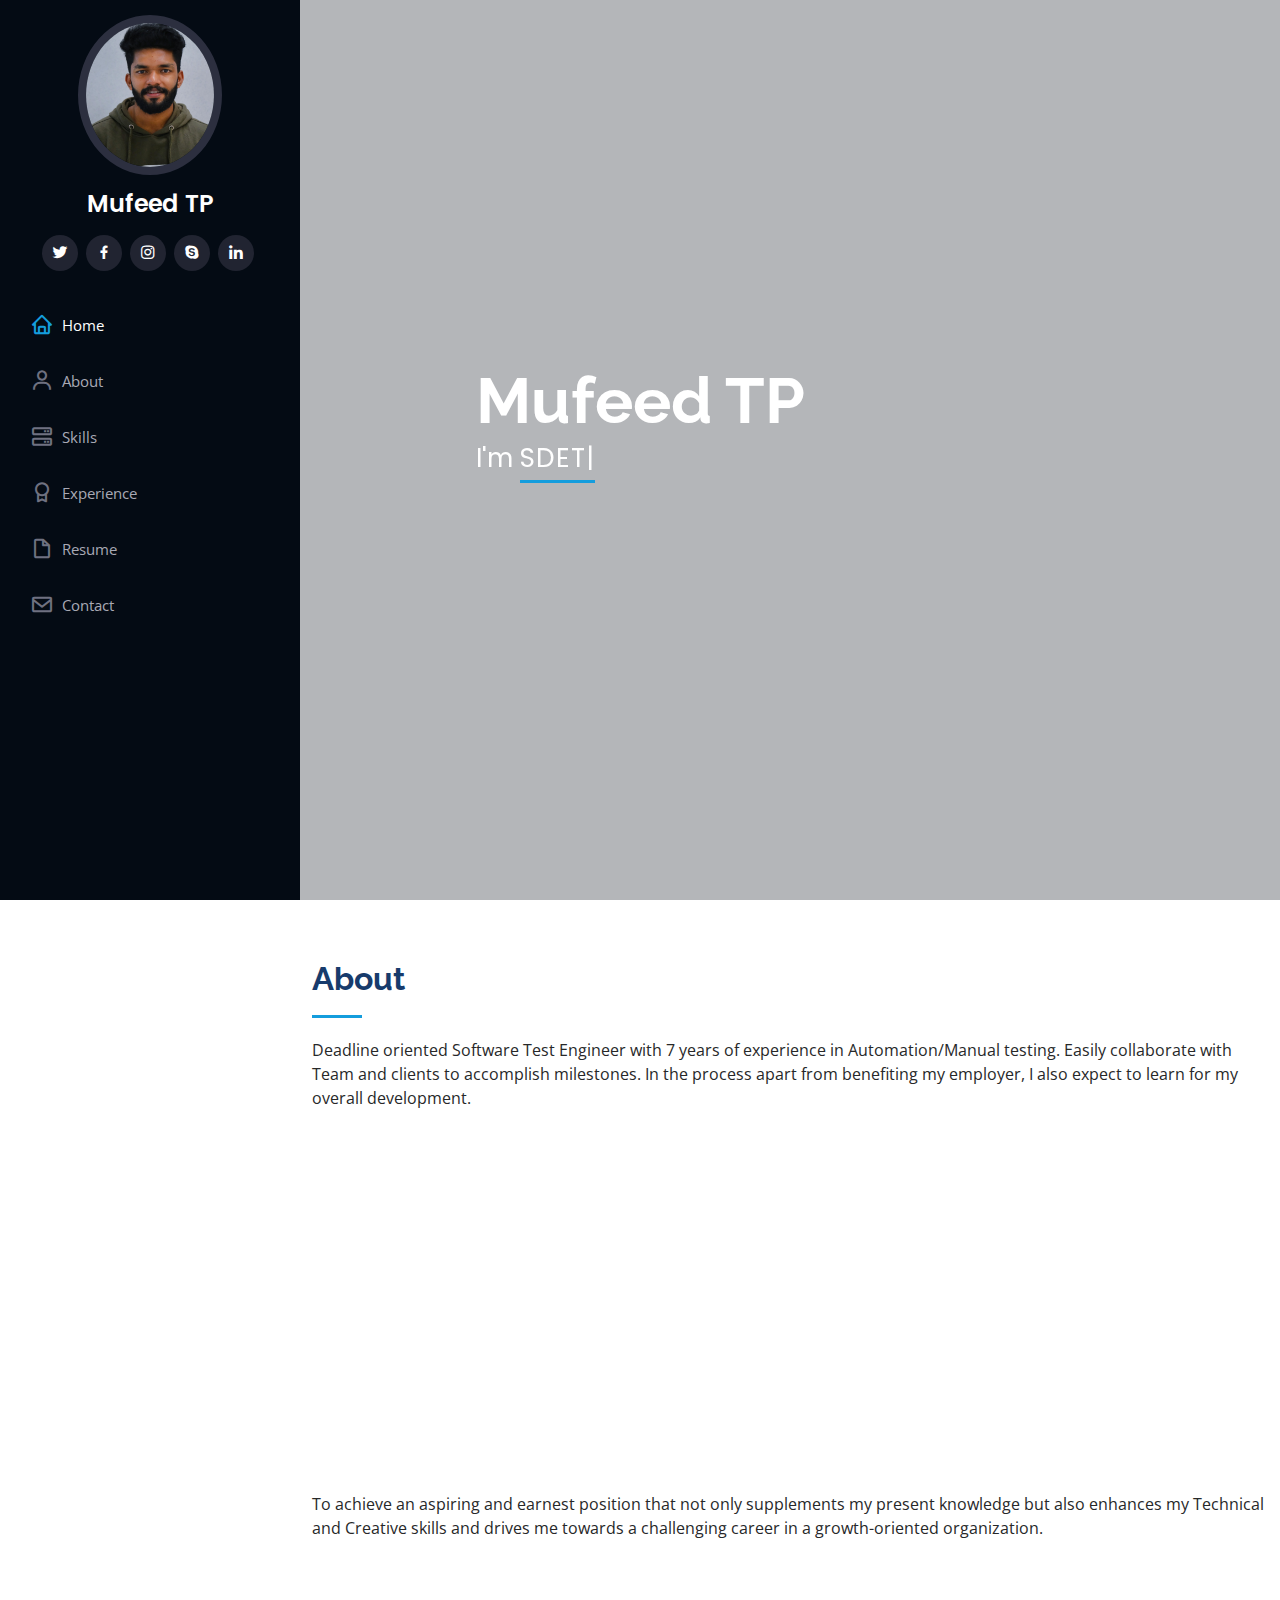
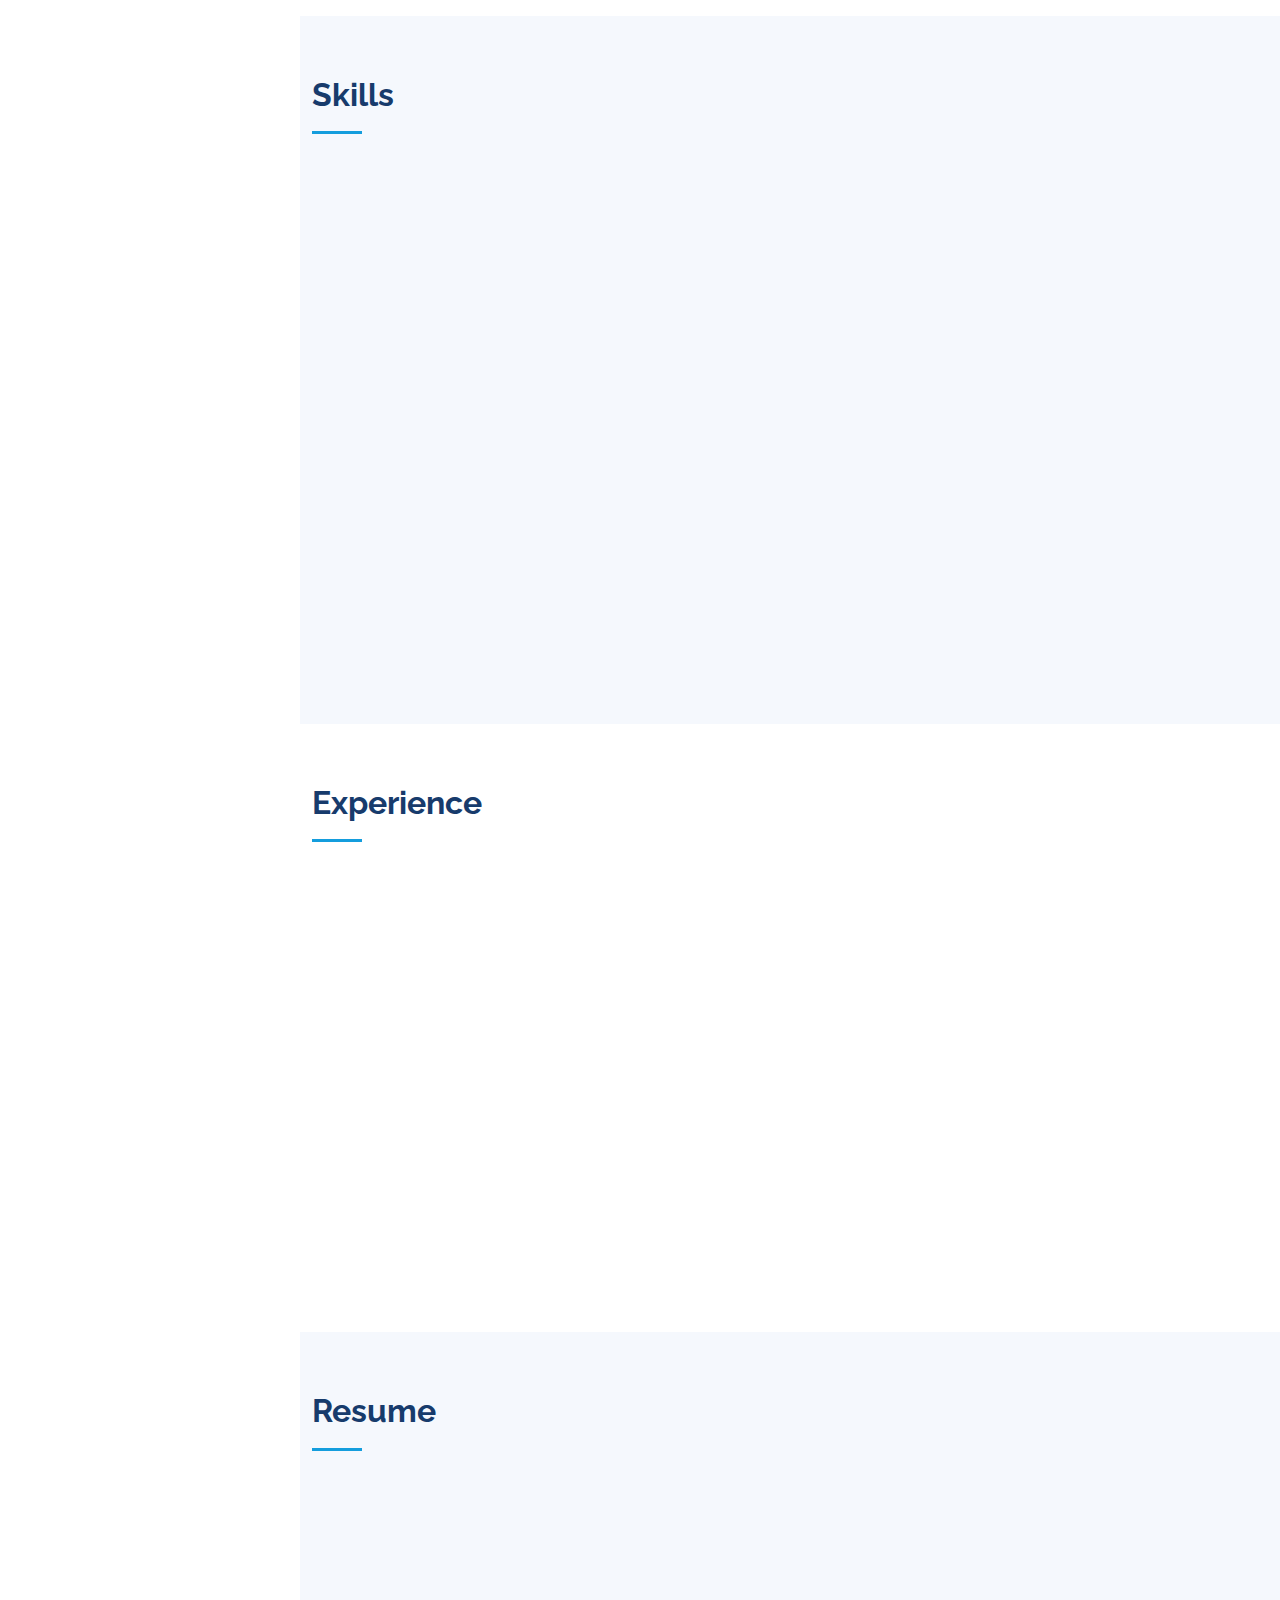
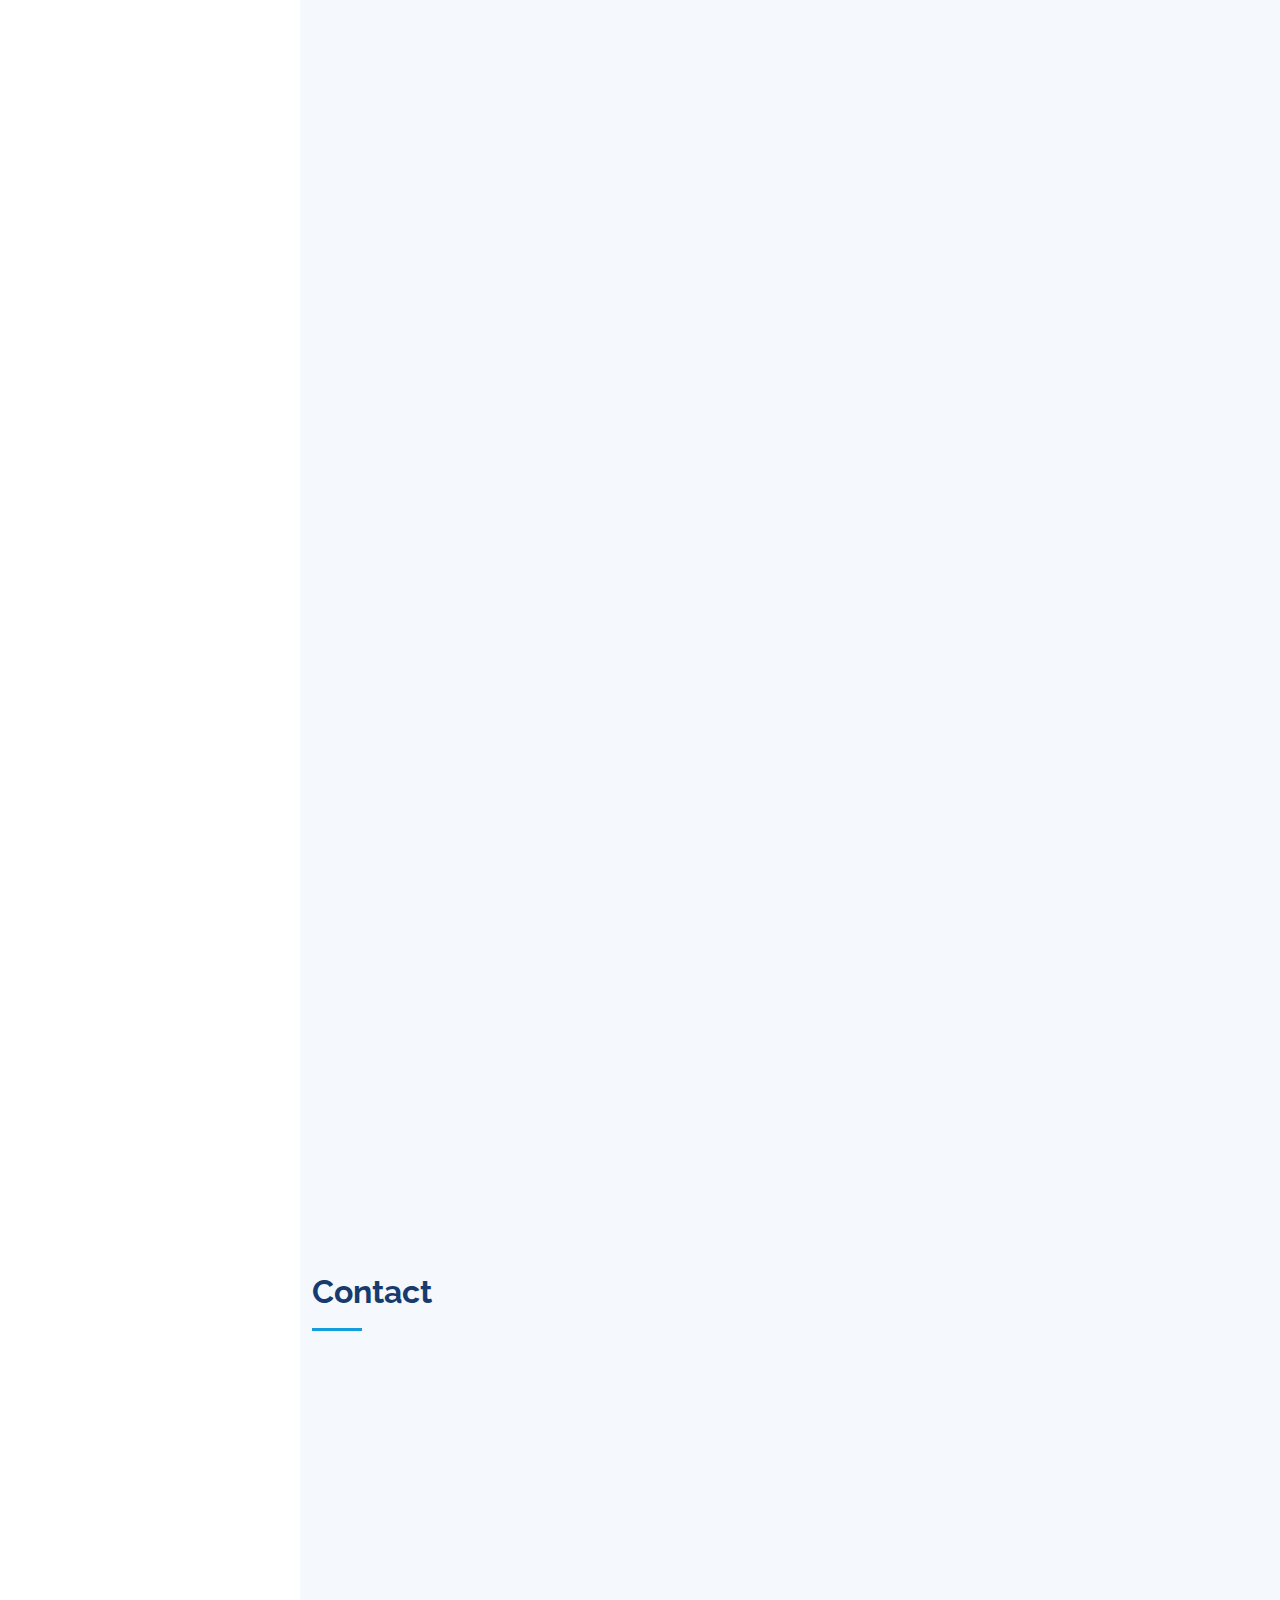
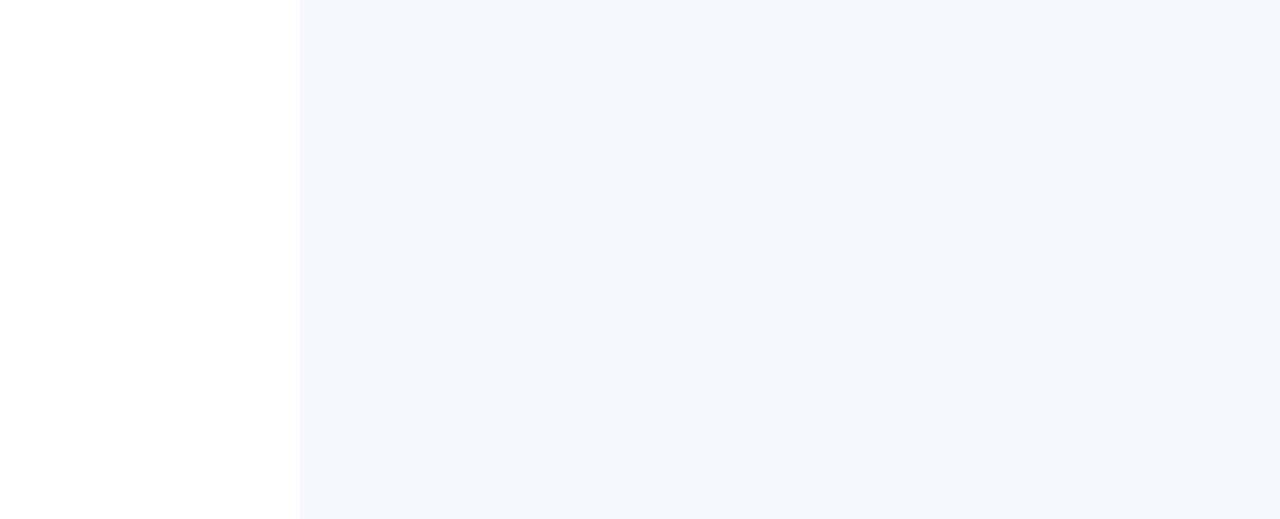
==== commit 83e45844: "Update index.html" ====
--- a/index.html
+++ b/index.html
@@ -88,7 +88,7 @@
         <div class="section-title">
           <h2>About</h2>
           <p>
-            Deadline oriented Software Test Engineer with 6+ years of experience in Automation/Manual testing. Easily collaborate
+            Deadline oriented Software Test Engineer with 7 years of experience in Automation/Manual testing. Easily collaborate
             with Team and clients to accomplish milestones. In the process apart from benefiting my employer, I also
             expect to learn for my overall development.
           </p>
@@ -112,7 +112,7 @@
               <div class="col-lg-6"></div>
               <div class="col-lg-6">
                 <ul>
-                  <li><i class="bi bi-chevron-right"></i> <strong>Age:</strong> <span>26</span></li>
+                  <li><i class="bi bi-chevron-right"></i> <strong>Age:</strong> <span>27</span></li>
                   <li><i class="bi bi-chevron-right"></i> <strong>Email:</strong> <span>mufeedtp40@gmail.com</span></li>
                   
                   <li><i class="bi bi-chevron-right"></i> <strong>City:</strong> <span>Calicut, Kerala</span></li>
@@ -263,7 +263,7 @@
       <div class="container">
         <div class="section-title">
           <h2>Experience</h2>
-          <p data-aos="fade-right"><b></b>Total years of work experience : 6.3</b></p>
+          <p data-aos="fade-right"><b></b>Total years of work experience : 6 years and 10 months</b></p>
          </div>
 
          <div class="row pt-1 pb-3 " data-aos="fade-left">
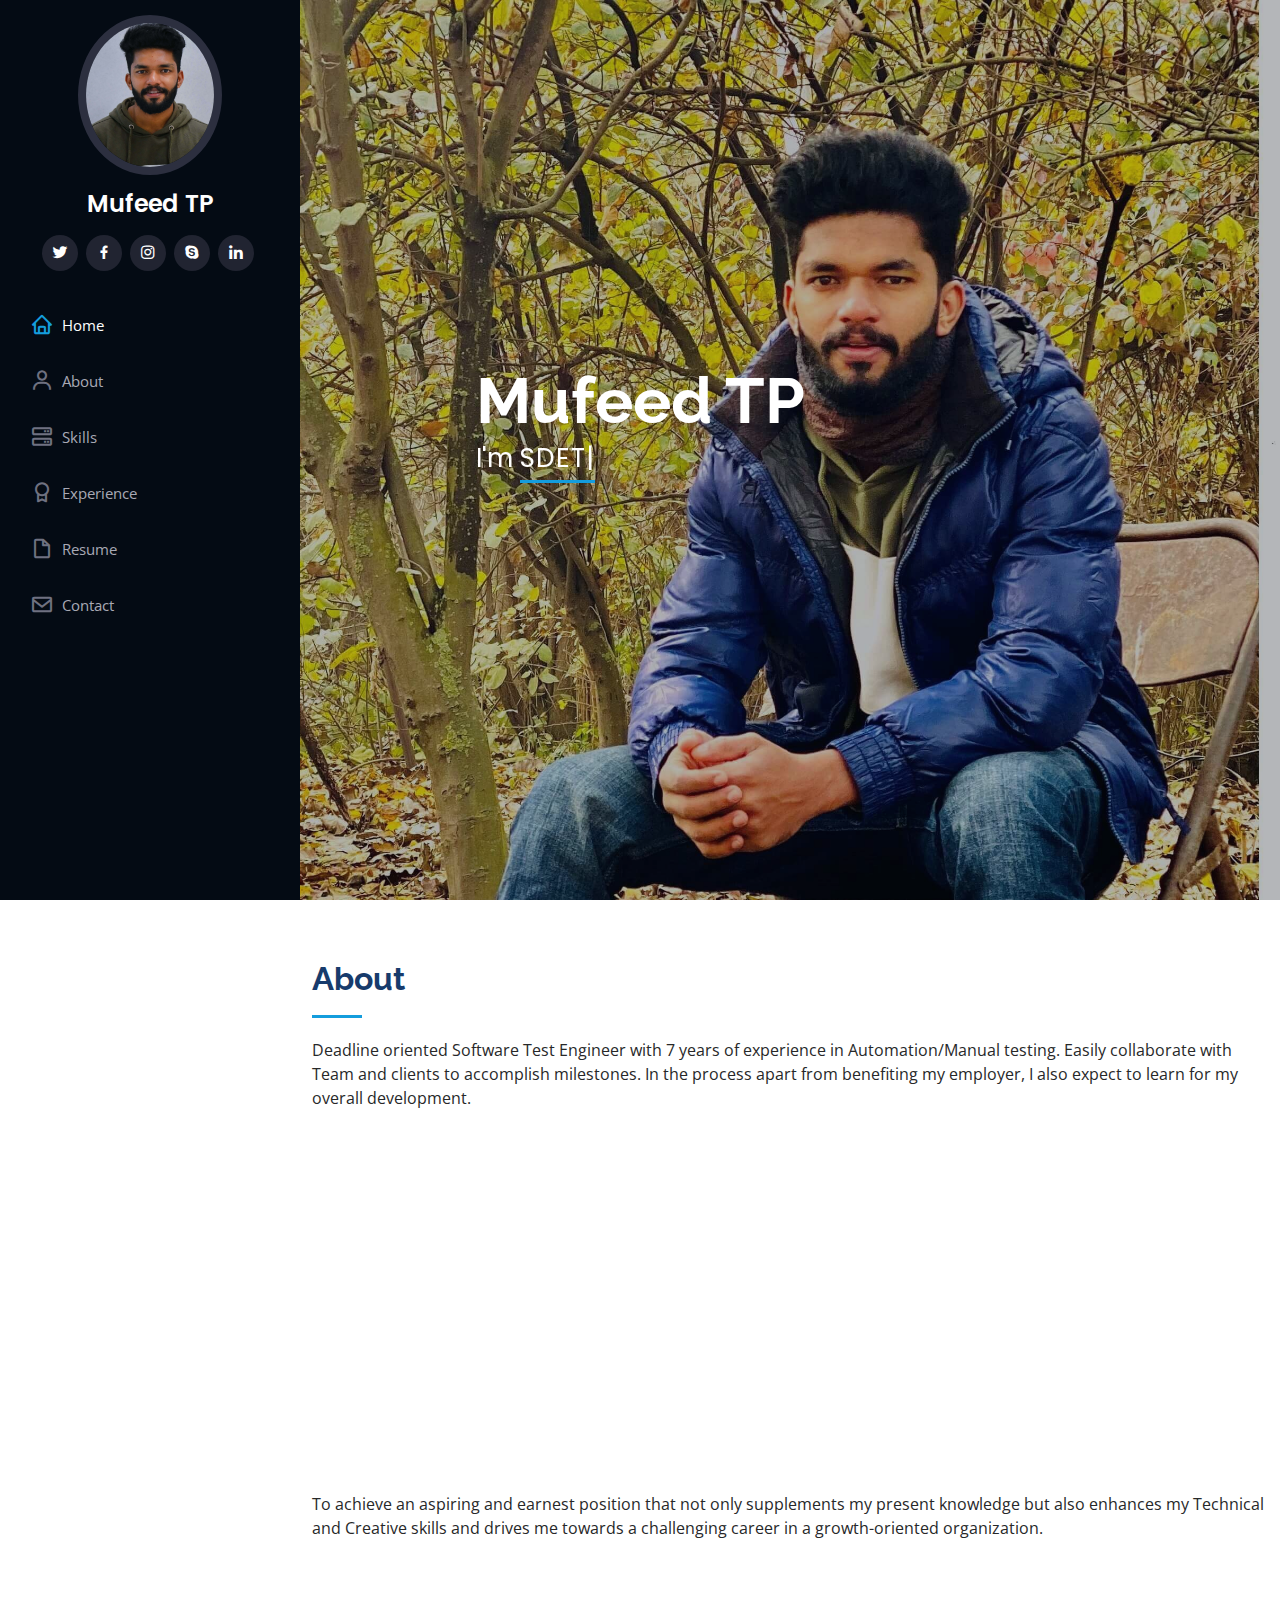
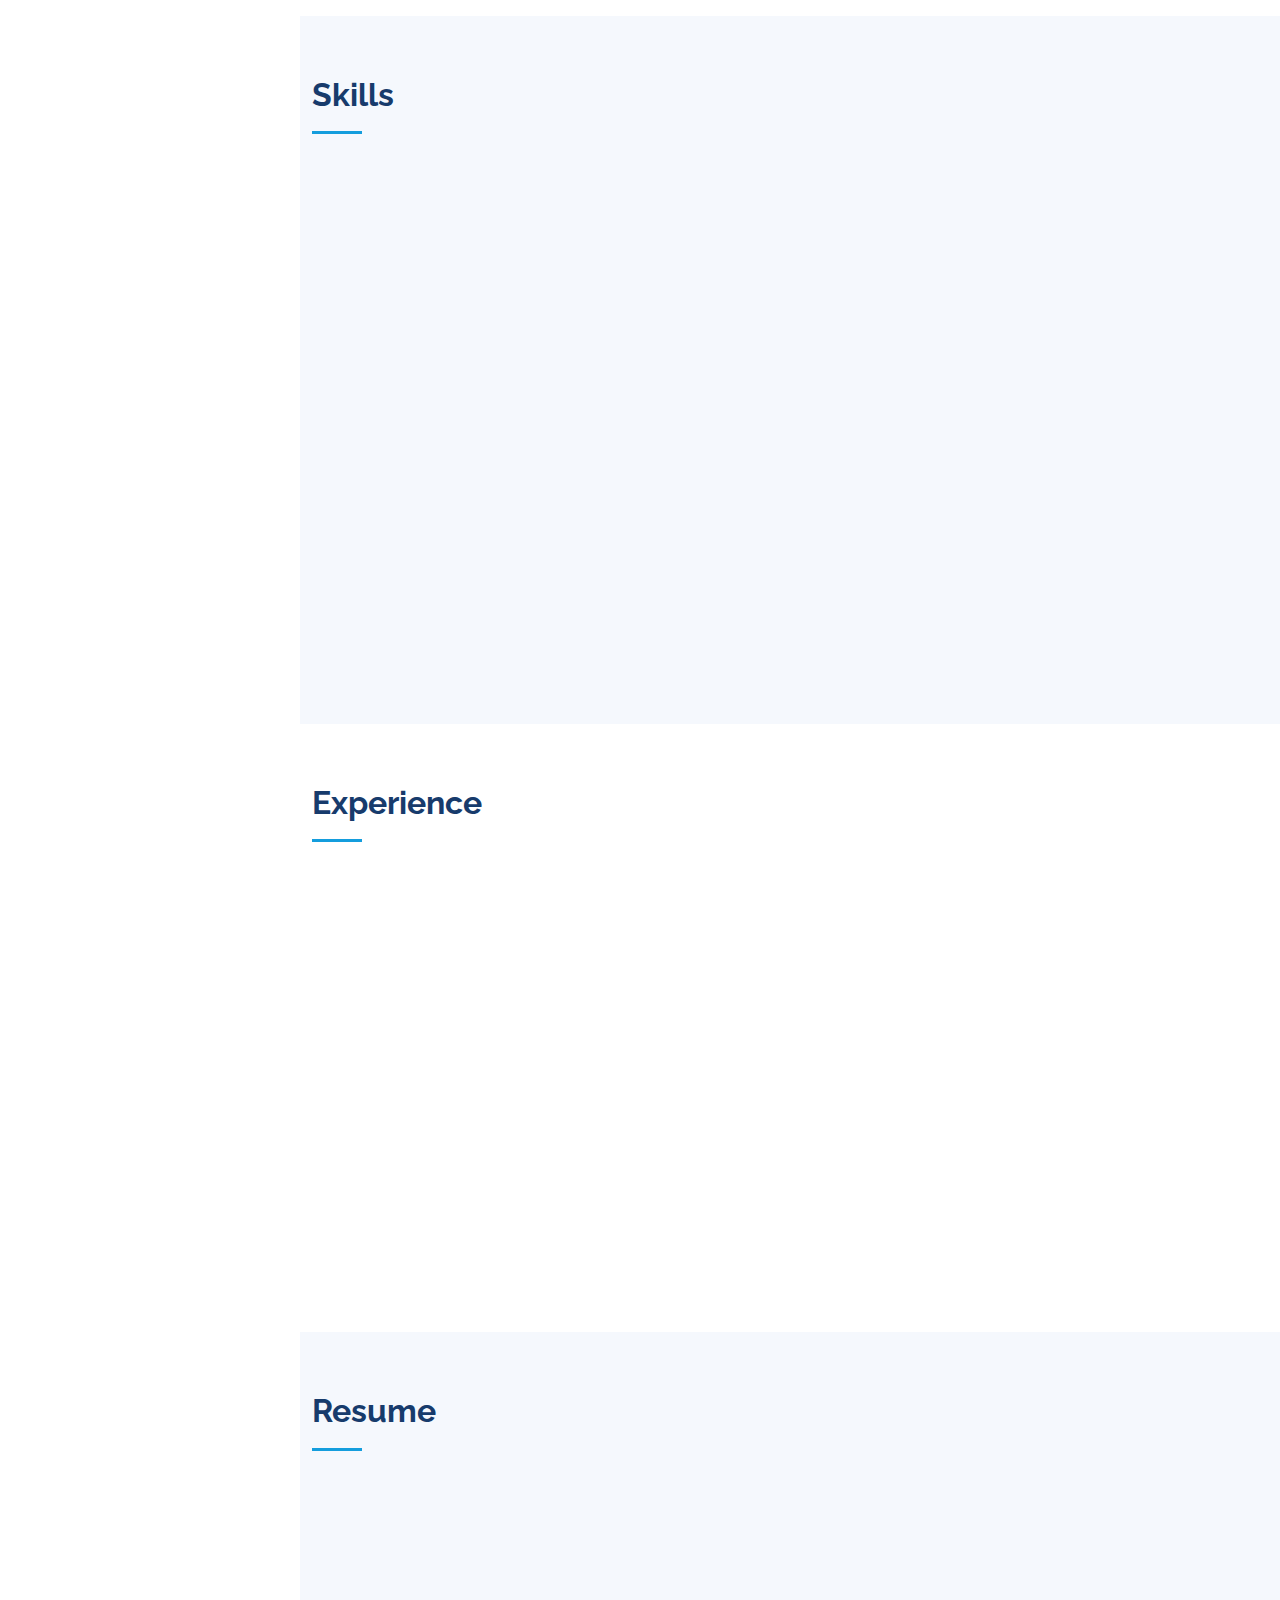
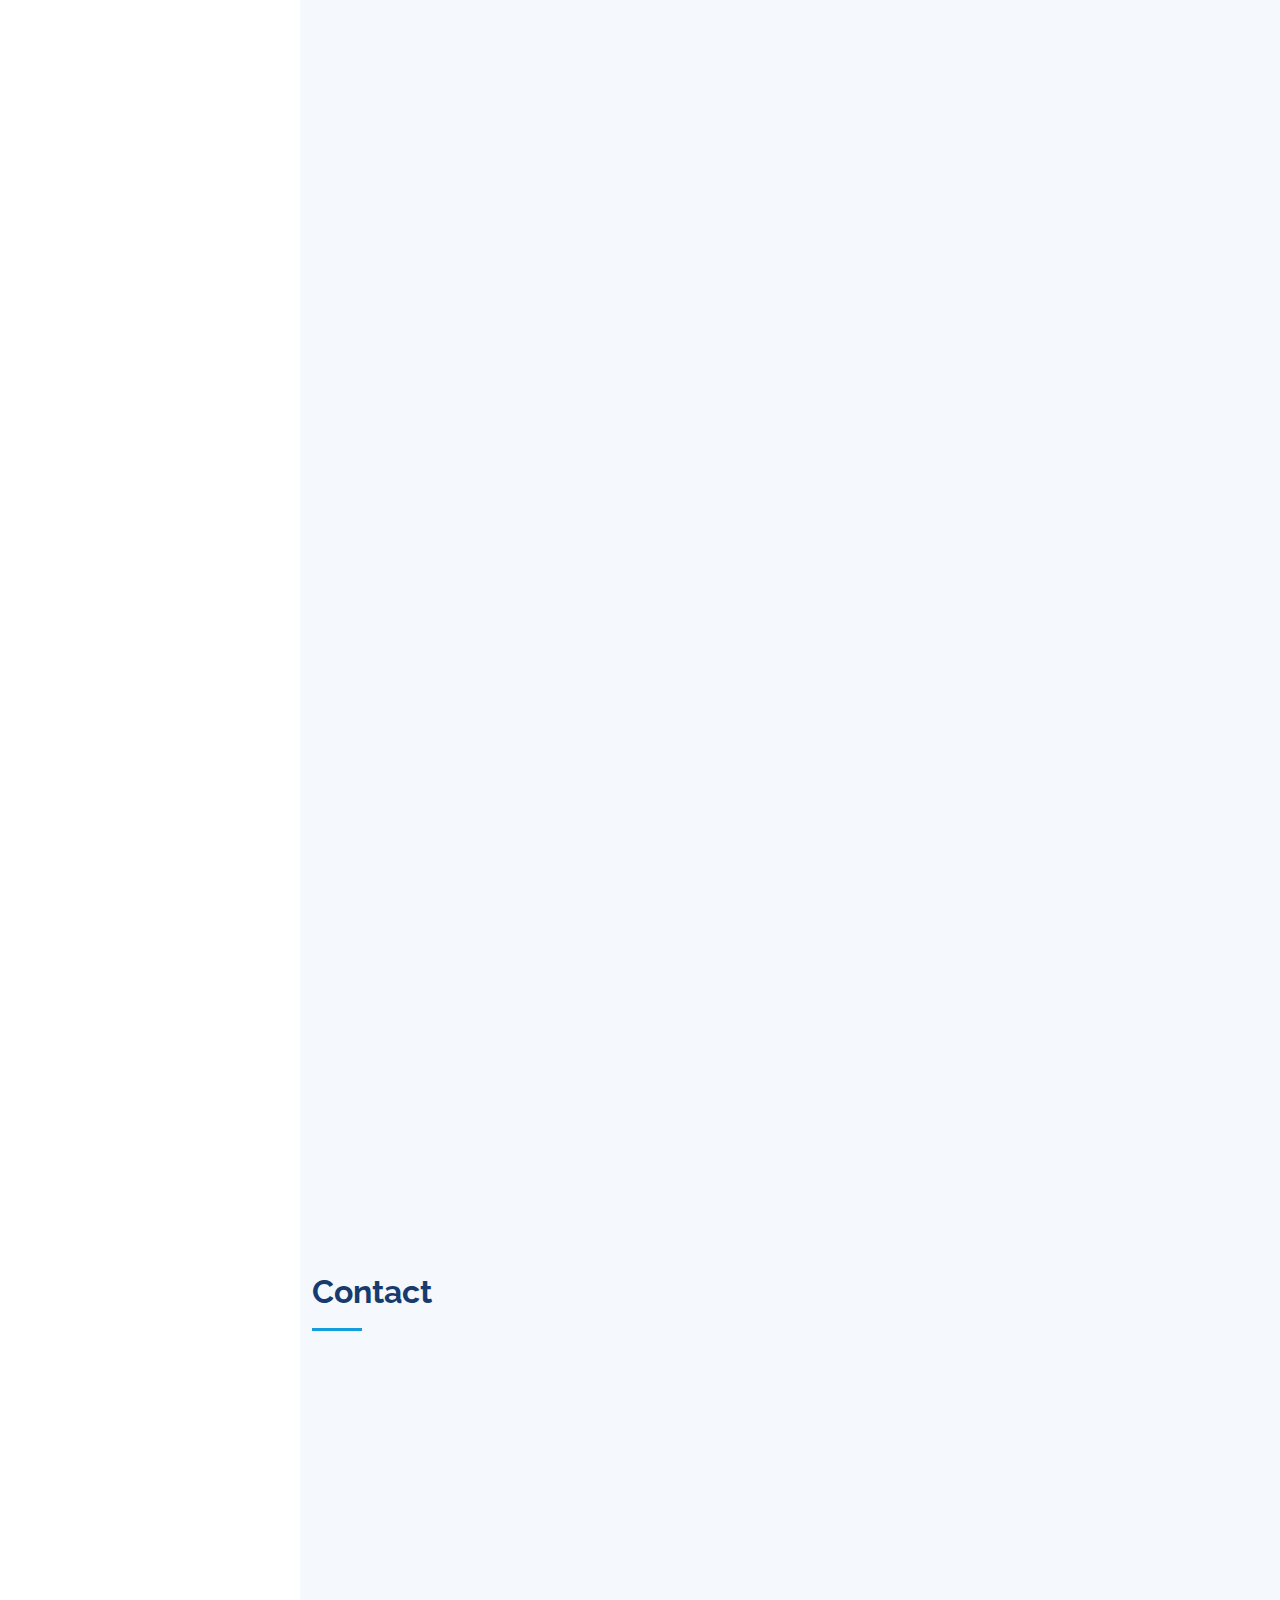
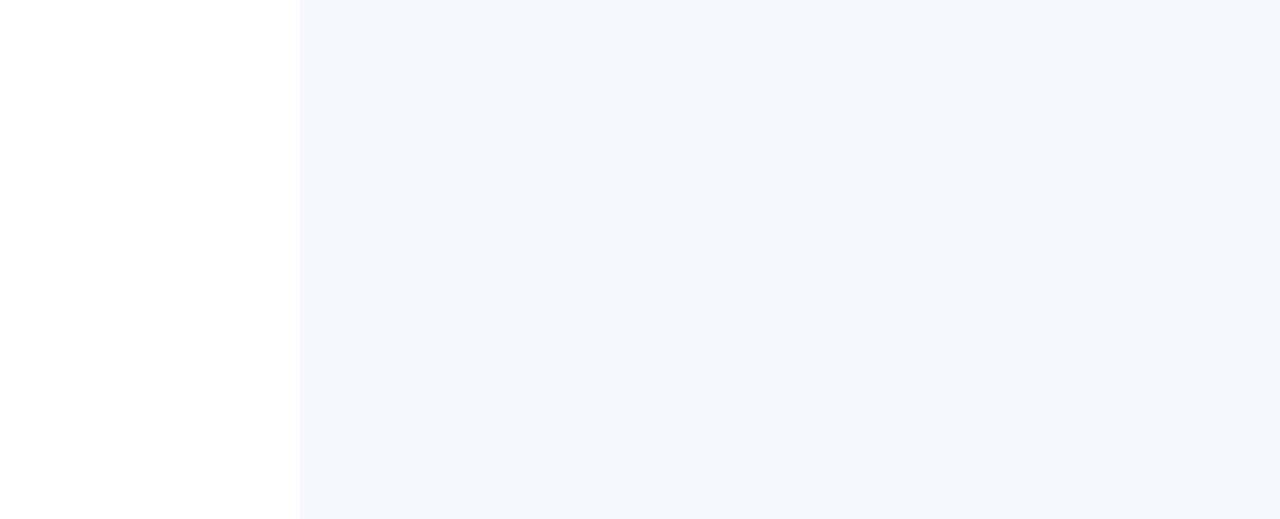
==== commit 94d8f4f0: "Update index.html" ====
--- a/index.html
+++ b/index.html
@@ -263,7 +263,7 @@
       <div class="container">
         <div class="section-title">
           <h2>Experience</h2>
-          <p data-aos="fade-right"><b></b>Total years of work experience : 6 years and 10 months</b></p>
+          <p data-aos="fade-right"><b></b>Total years of work experience : 7 years</b></p>
          </div>
 
          <div class="row pt-1 pb-3 " data-aos="fade-left">
@@ -348,7 +348,7 @@
             <div class="resume-item pb-0">
               <h4>Charles Schwab - Mutual Fund</h4>
               <p><em><b>Type of Testing:</b> Automation testing and Manual testing</em></p>
-              <p><em><b>Tools used:</b>API automation with Ruby, Swagger, Postman, JIRA, Git.</em></p>
+              <p><em><b>Tools used:</b>Selenium C#, Rest Sharp, Swagger, Postman, JIRA, Git.</em></p>
             </div>
 
             <h3 class="resume-title">Education</h3>
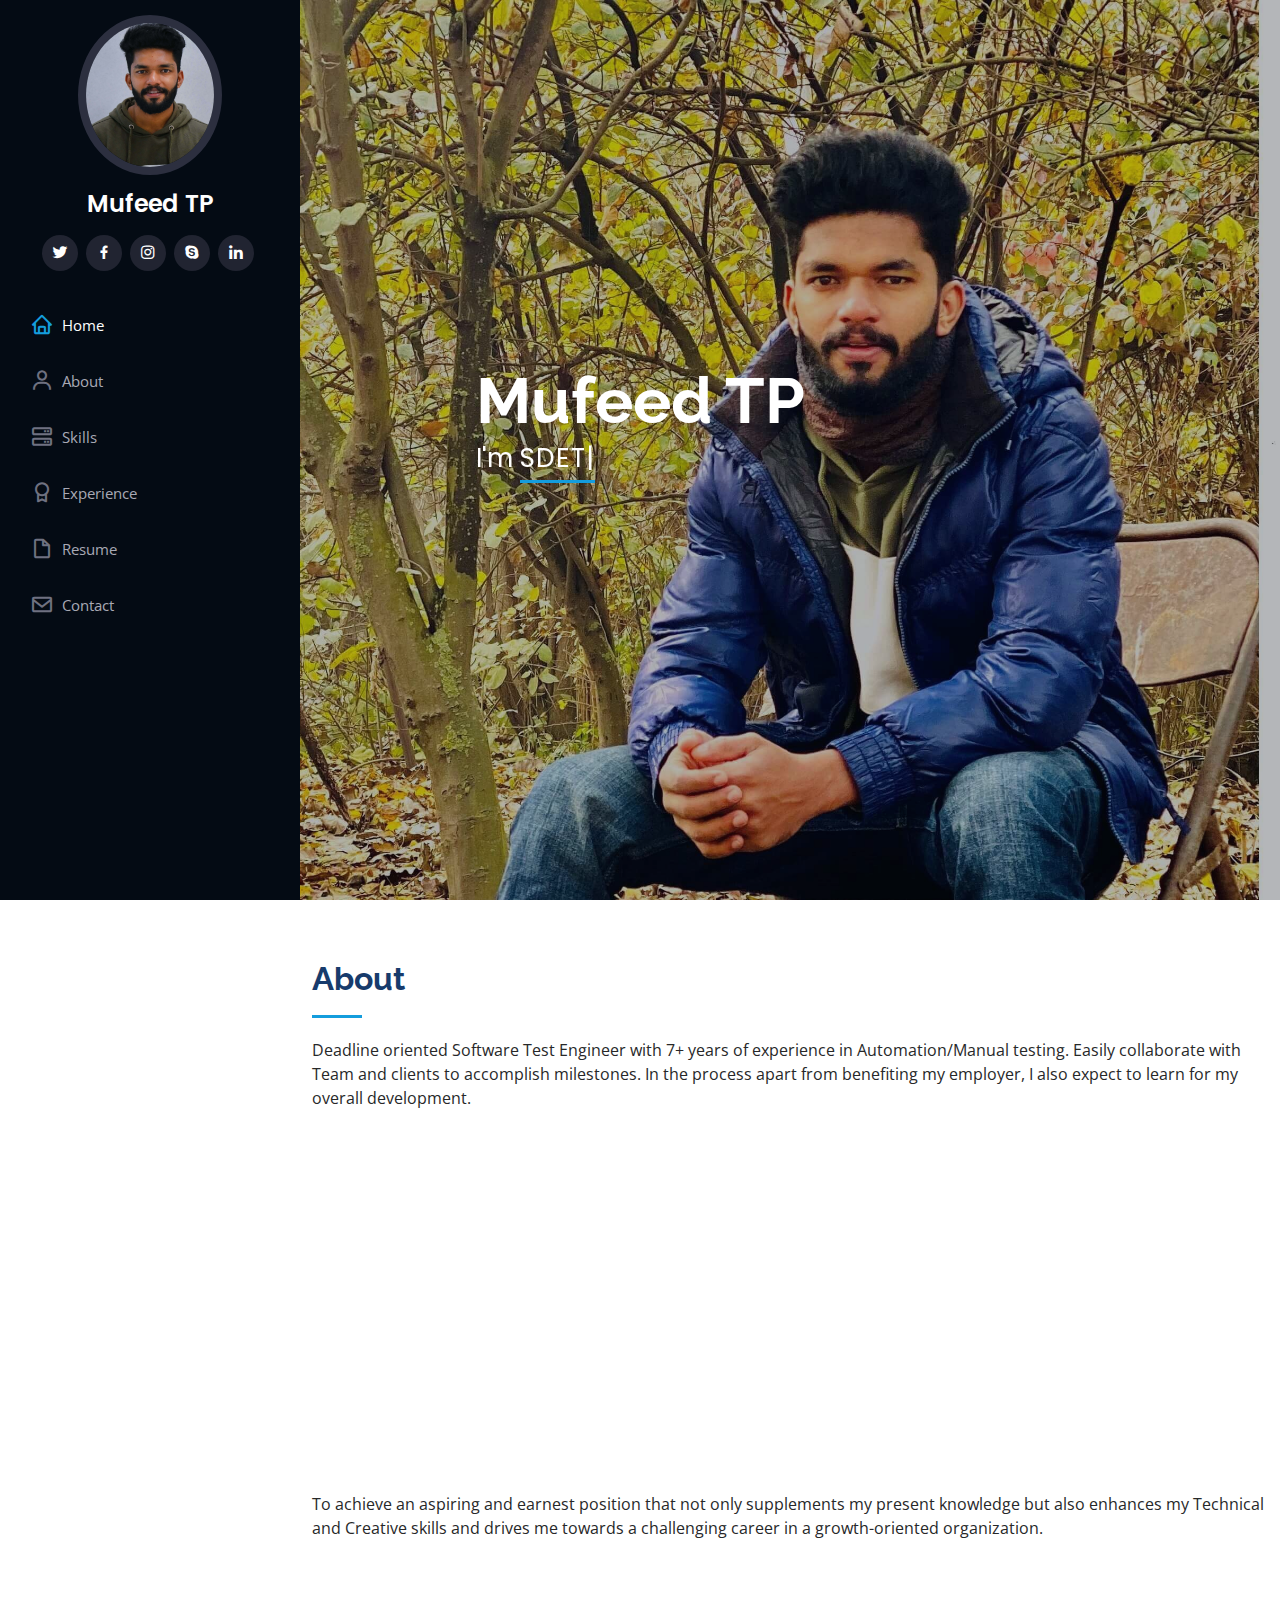
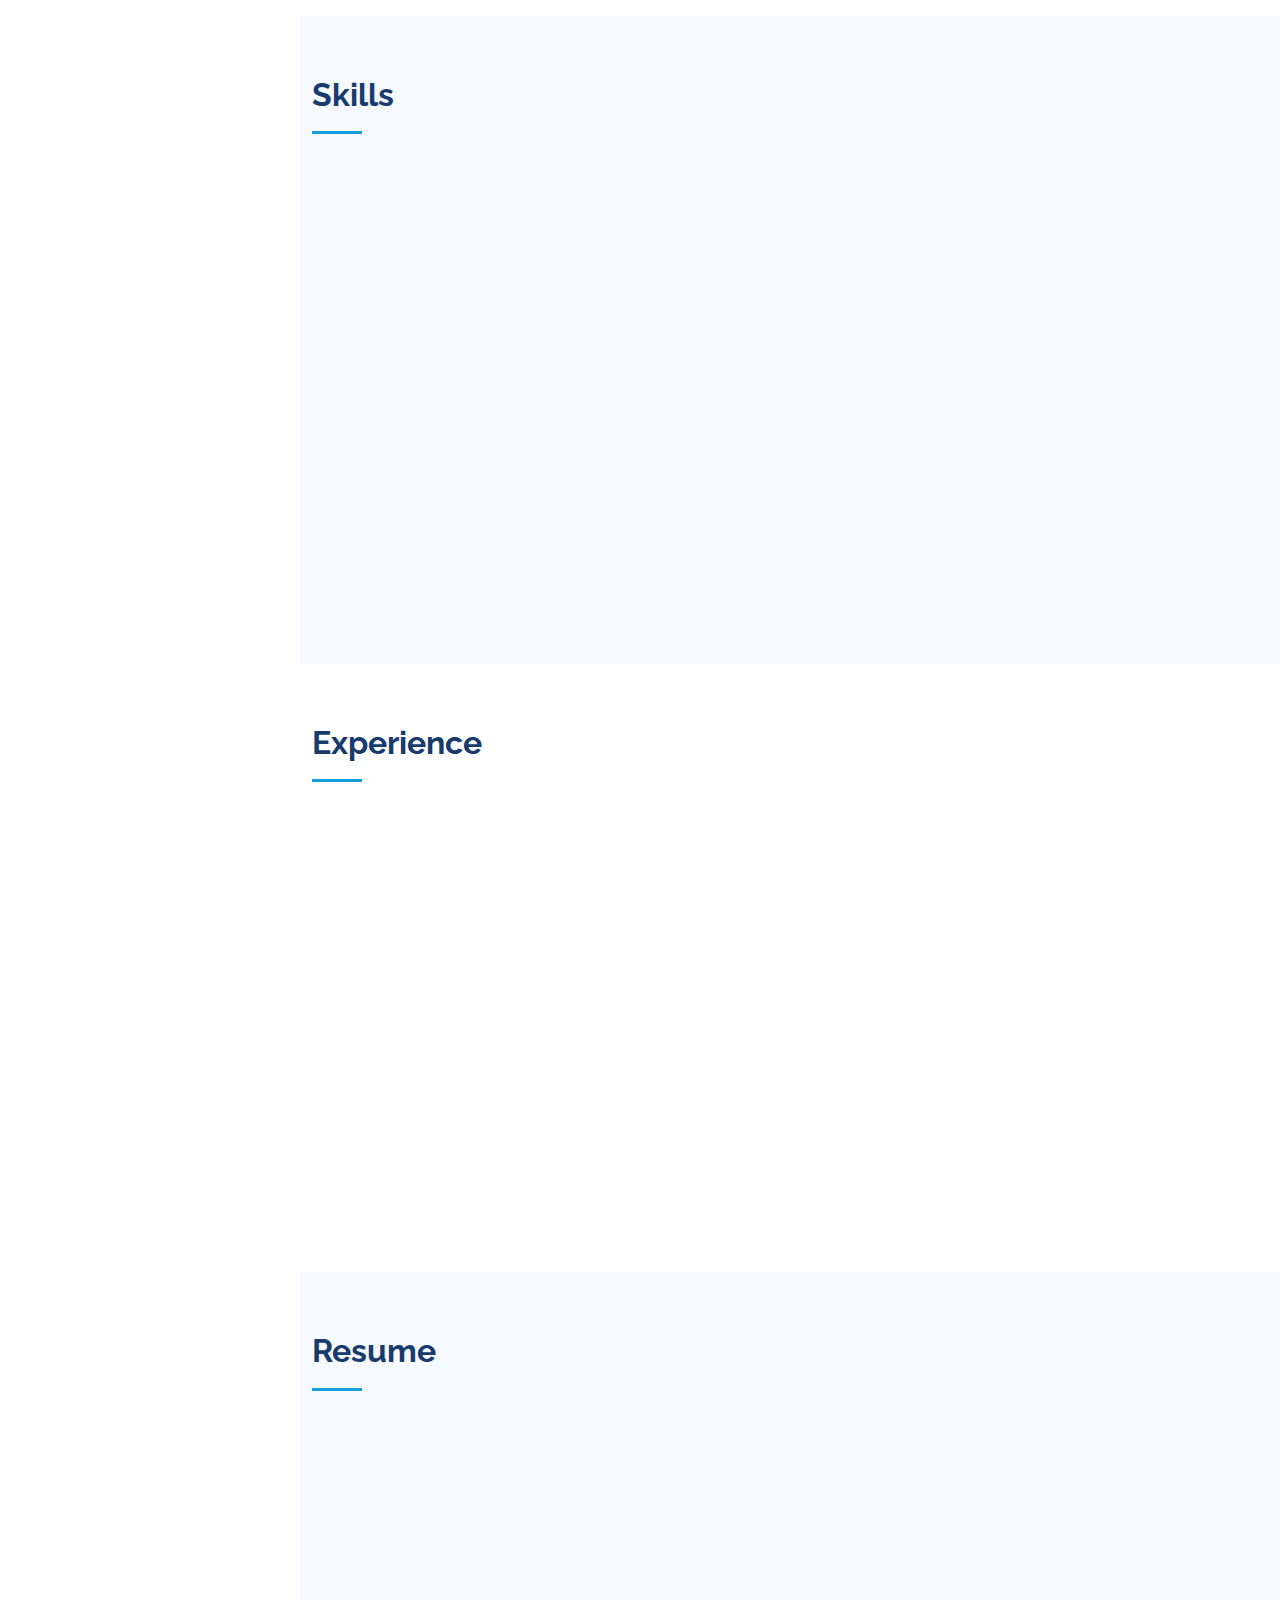
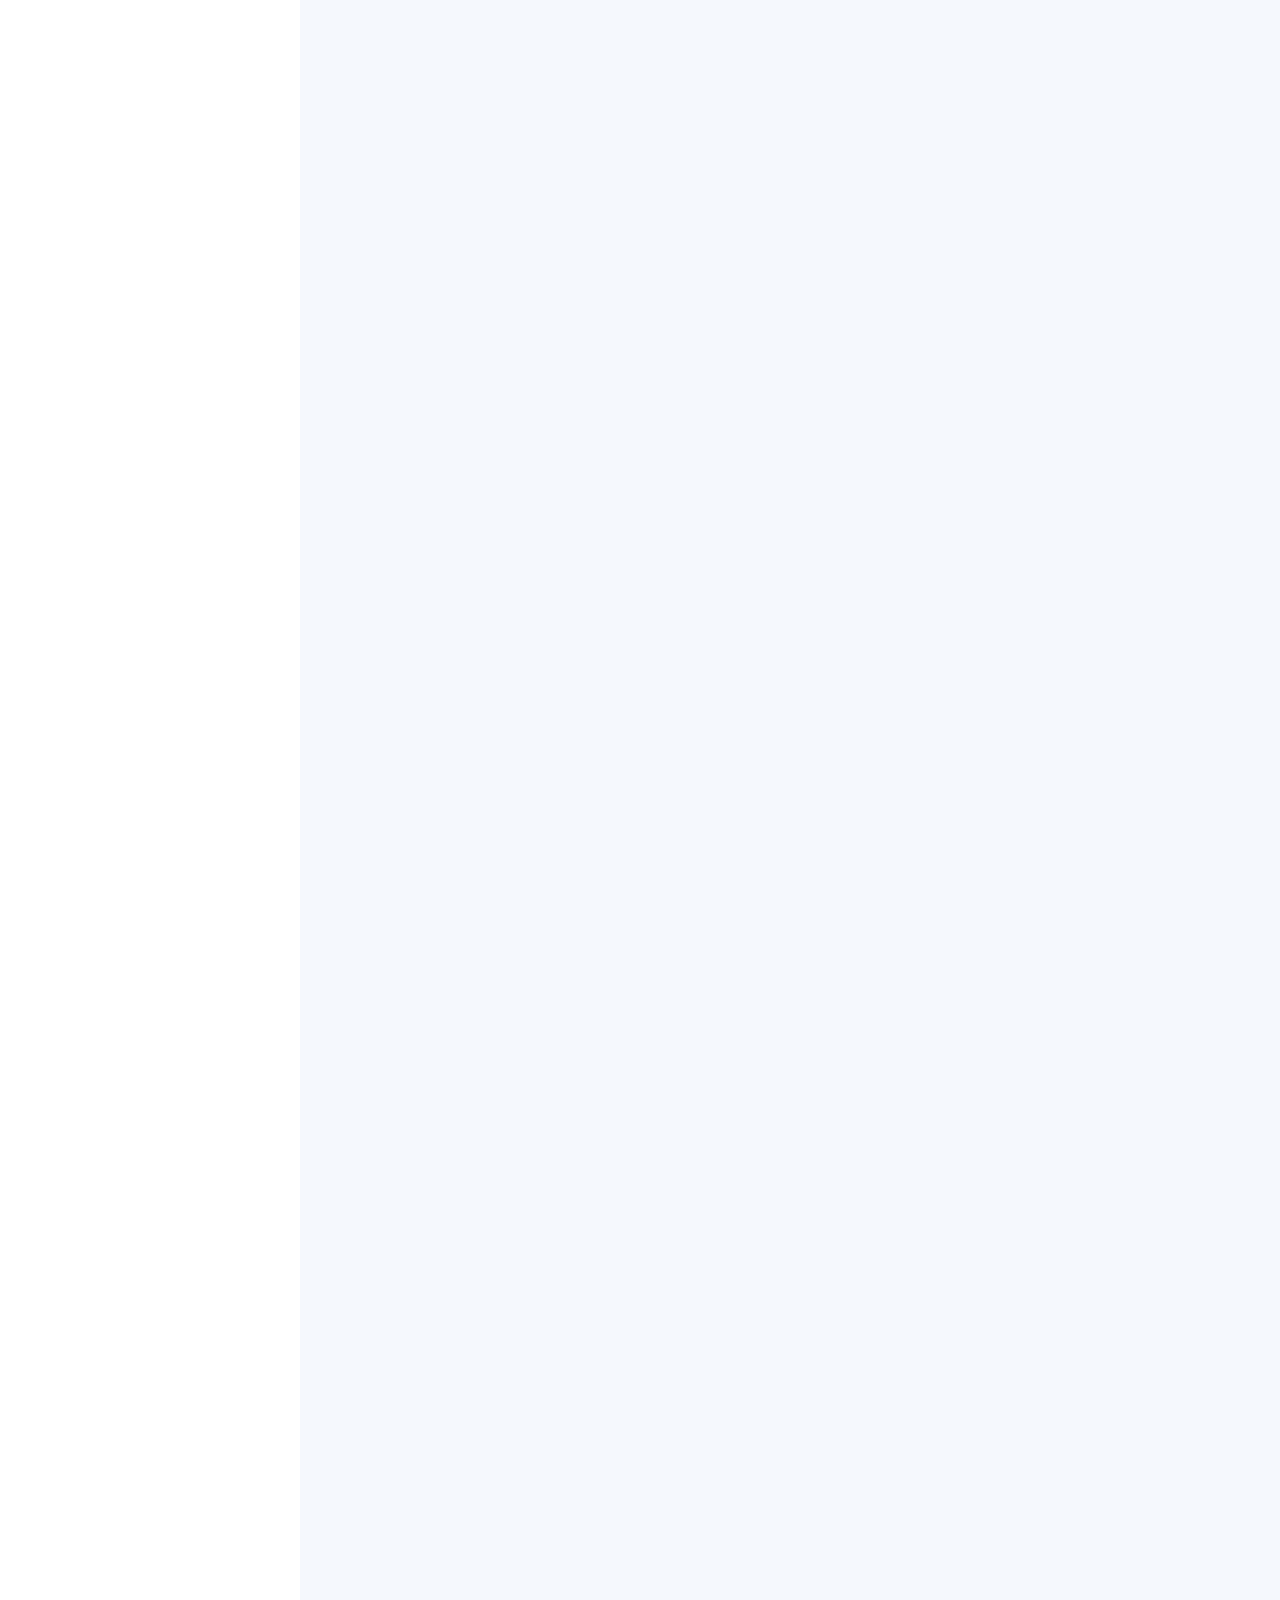
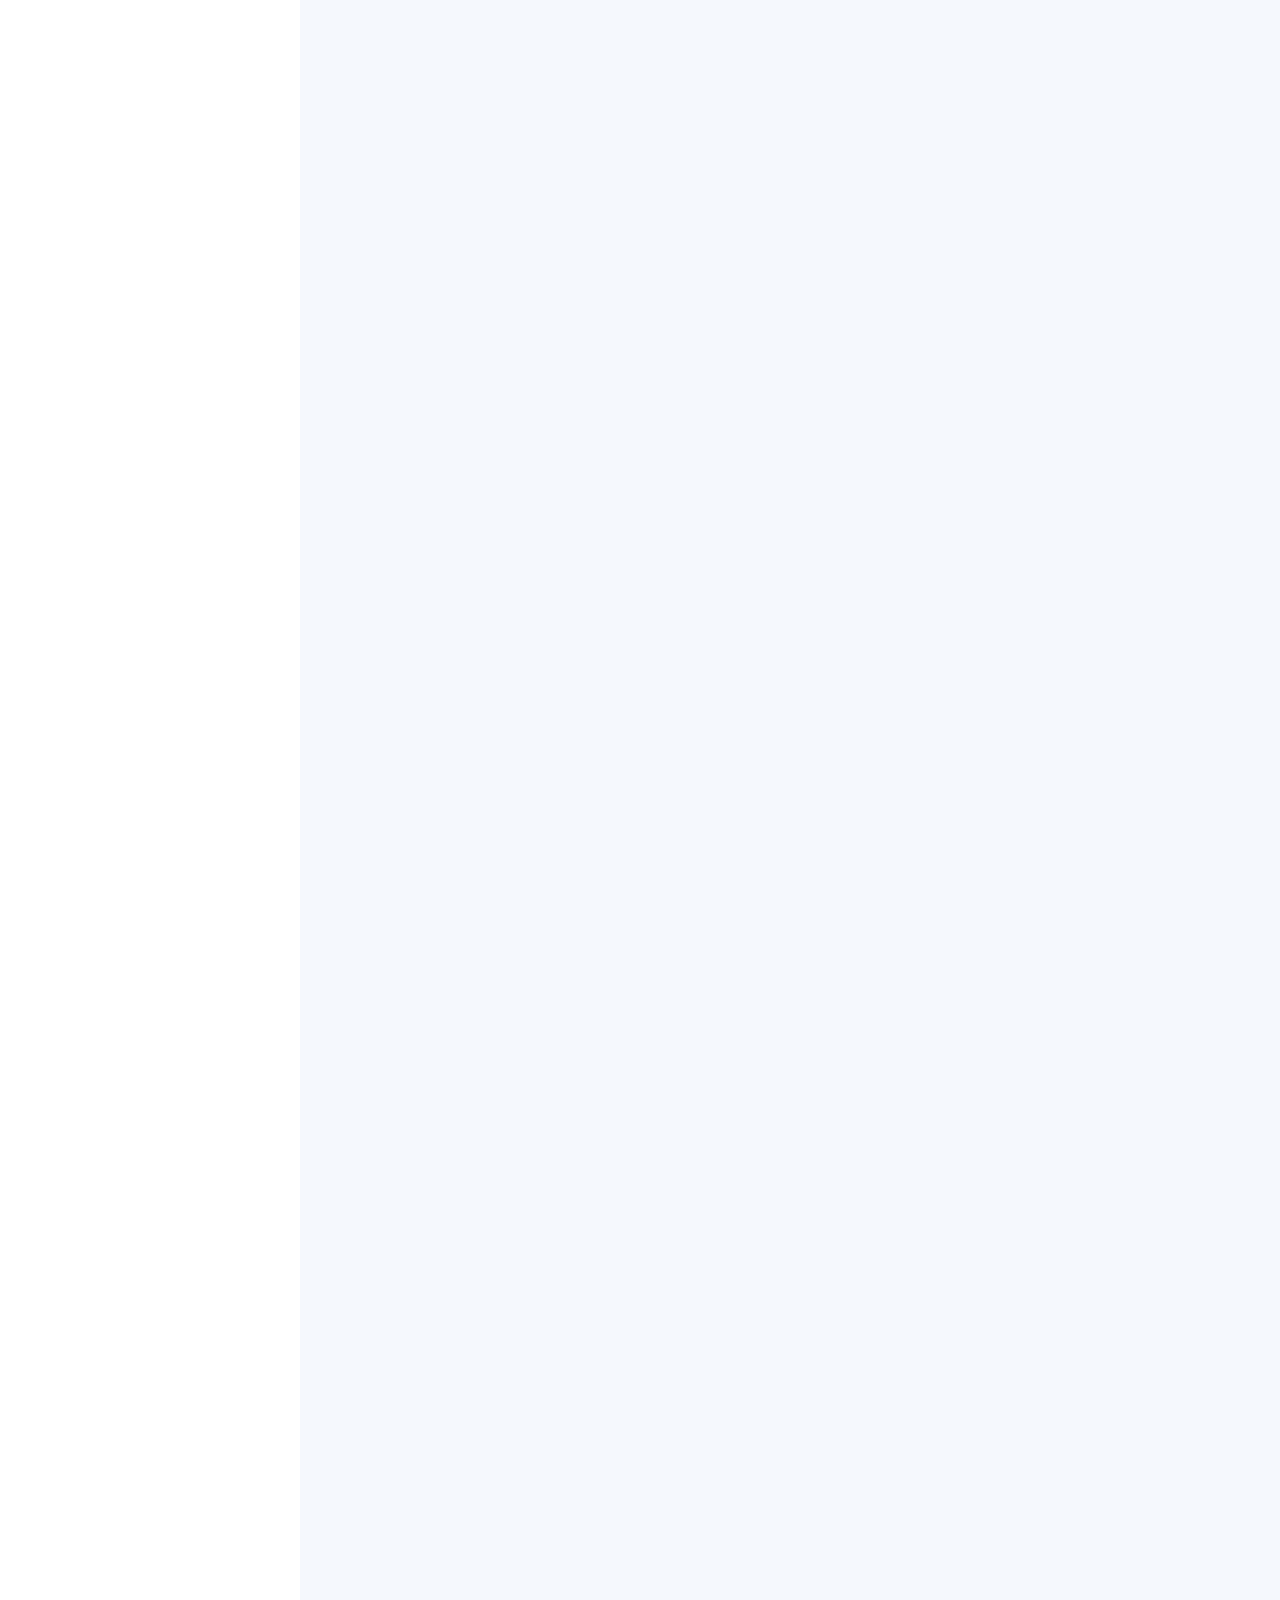
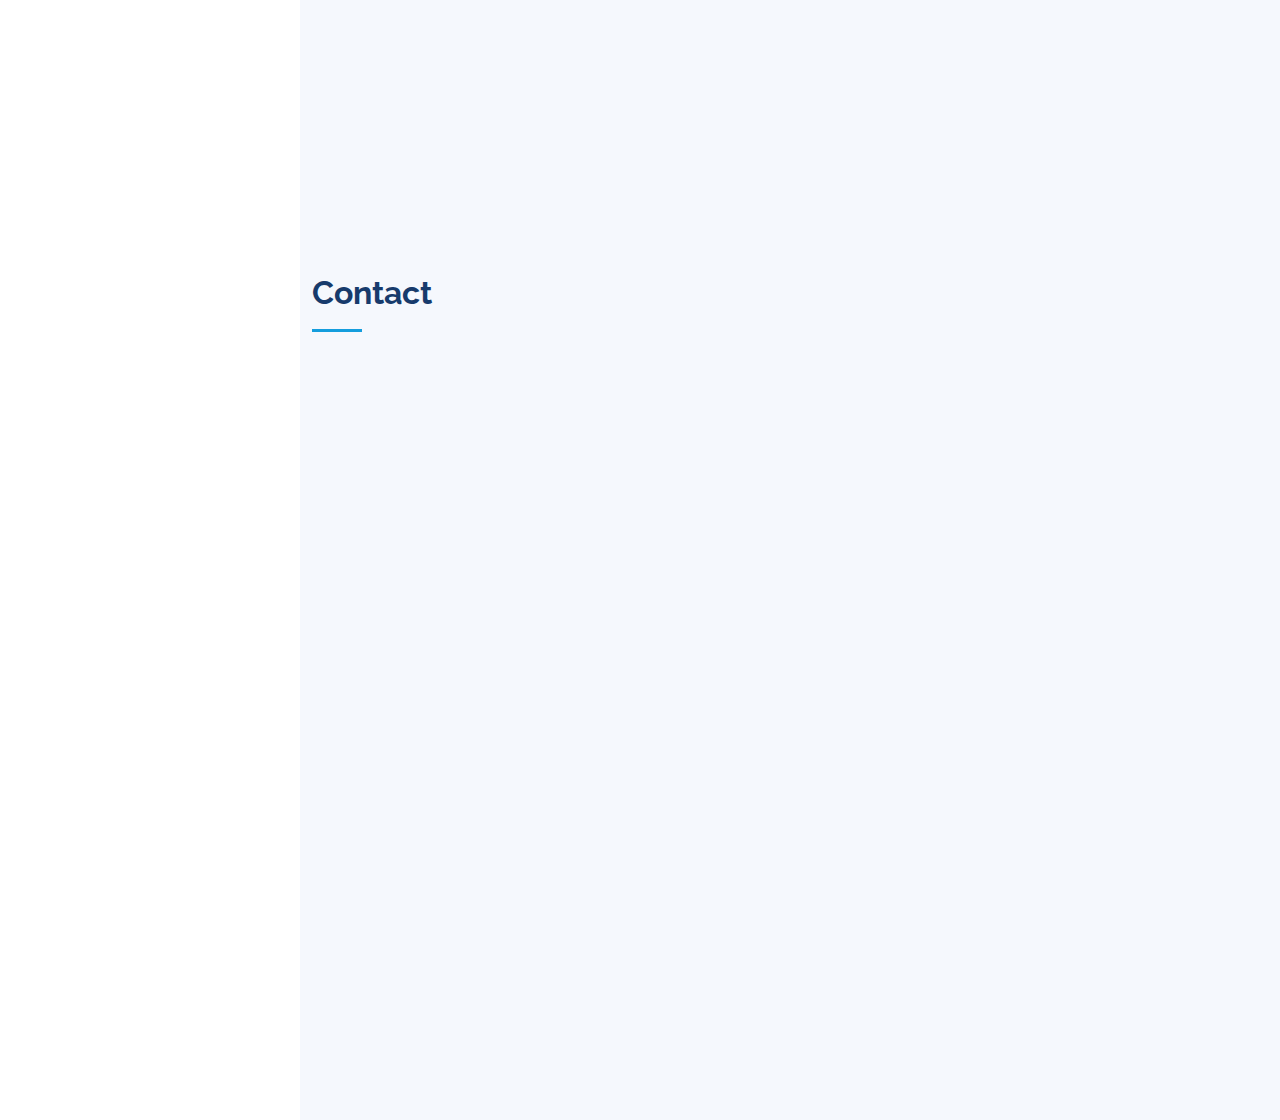
==== commit 6223e3d8: "Update index.html" ====
--- a/index.html
+++ b/index.html
@@ -88,7 +88,7 @@
         <div class="section-title">
           <h2>About</h2>
           <p>
-            Deadline oriented Software Test Engineer with 7 years of experience in Automation/Manual testing. Easily collaborate
+            Deadline oriented Software Test Engineer with 7+ years of experience in Automation/Manual testing. Easily collaborate
             with Team and clients to accomplish milestones. In the process apart from benefiting my employer, I also
             expect to learn for my overall development.
           </p>
@@ -151,6 +151,13 @@
             </div>
 
             <div class="progress">
+              <span class="skill">C# <i class="val">92%</i></span>
+              <div class="progress-bar-wrap">
+                <div class="progress-bar" role="progressbar" aria-valuenow="90" aria-valuemin="0" aria-valuemax="100"></div>
+              </div>
+            </div>
+
+            <div class="progress">
               <span class="skill">JAVA <i class="val">92%</i></span>
               <div class="progress-bar-wrap">
                 <div class="progress-bar" role="progressbar" aria-valuenow="90" aria-valuemin="0" aria-valuemax="100"></div>
@@ -158,68 +165,56 @@
             </div>
 
             <div class="progress">
-              <span class="skill">C# <i class="val">92%</i></span>
-              <div class="progress-bar-wrap">
-                <div class="progress-bar" role="progressbar" aria-valuenow="90" aria-valuemin="0" aria-valuemax="100"></div>
-              </div>
-            </div>
-
-            <div class="progress">
               <span class="skill">Protractor<i class="val">90%</i></span>
               <div class="progress-bar-wrap">
                 <div class="progress-bar" role="progressbar" aria-valuenow="90" aria-valuemin="0" aria-valuemax="100"></div>
               </div>
             </div>
-            <div class="progress">
-              <span class="skill">TypeScript<i class="val">70%</i></span>
+
+            <div class="progress">
+              <span class="skill">Robot Framework <i class="val">90%</i></span>
+              <div class="progress-bar-wrap">
+                <div class="progress-bar" role="progressbar" aria-valuenow="90" aria-valuemin="0" aria-valuemax="100"></div>
+              </div>
+            </div>
+
+            <div class="progress">
+              <span class="skill">Postman<i class="val">90%</i></span>
+              <div class="progress-bar-wrap">
+                <div class="progress-bar" role="progressbar" aria-valuenow="90" aria-valuemin="0" aria-valuemax="100"></div>
+              </div>
+            </div>
+
+            
+            <div class="progress">
+              <span class="skill">API Testing<i class="val">90%</i></span>
+              <div class="progress-bar-wrap">
+                <div class="progress-bar" role="progressbar" aria-valuenow="90" aria-valuemin="0" aria-valuemax="100"></div>
+              </div>
+            </div>
+          </div>
+
+          <div class="col-lg-6" data-aos="fade-up">
+            
+            <div class="progress">
+              <span class="skill">Git<i class="val">90%</i></span>
+              <div class="progress-bar-wrap">
+                <div class="progress-bar" role="progressbar" aria-valuenow="90" aria-valuemin="0" aria-valuemax="100"></div>
+              </div>
+            </div>
+            
+            
+            <div class="progress">
+              <span class="skill">RestSharp<i class="val">80%</i></span>
+              <div class="progress-bar-wrap">
+                <div class="progress-bar" role="progressbar" aria-valuenow="75" aria-valuemin="0" aria-valuemax="100"></div>
+              </div>
+            </div>
+
+            <div class="progress">
+              <span class="skill">Azure DevOps<i class="val">70%</i></span>
               <div class="progress-bar-wrap">
                 <div class="progress-bar" role="progressbar" aria-valuenow="70" aria-valuemin="0" aria-valuemax="100"></div>
-              </div>
-            </div>
-
-            <div class="progress">
-              <span class="skill">Postman<i class="val">80%</i></span>
-              <div class="progress-bar-wrap">
-                <div class="progress-bar" role="progressbar" aria-valuenow="80" aria-valuemin="0" aria-valuemax="100"></div>
-              </div>
-            </div>
-
-            <div class="progress">
-              <span class="skill">Robot Framework <i class="val">90%</i></span>
-              <div class="progress-bar-wrap">
-                <div class="progress-bar" role="progressbar" aria-valuenow="90" aria-valuemin="0" aria-valuemax="100"></div>
-              </div>
-            </div>
-
-          </div>
-
-          <div class="col-lg-6" data-aos="fade-up">
-            
-            <div class="progress">
-              <span class="skill">Git<i class="val">90%</i></span>
-              <div class="progress-bar-wrap">
-                <div class="progress-bar" role="progressbar" aria-valuenow="90" aria-valuemin="0" aria-valuemax="100"></div>
-              </div>
-            </div>
-            
-            <div class="progress">
-              <span class="skill">API Testing<i class="val">90%</i></span>
-              <div class="progress-bar-wrap">
-                <div class="progress-bar" role="progressbar" aria-valuenow="75" aria-valuemin="0" aria-valuemax="100"></div>
-              </div>
-            </div>
-            
-            <div class="progress">
-              <span class="skill">RestSharp<i class="val">80%</i></span>
-              <div class="progress-bar-wrap">
-                <div class="progress-bar" role="progressbar" aria-valuenow="75" aria-valuemin="0" aria-valuemax="100"></div>
-              </div>
-            </div>
-
-            <div class="progress">
-              <span class="skill">Azure DevOps<i class="val">90%</i></span>
-              <div class="progress-bar-wrap">
-                <div class="progress-bar" role="progressbar" aria-valuenow="90" aria-valuemin="0" aria-valuemax="100"></div>
               </div>
             </div>
 
@@ -263,7 +258,7 @@
       <div class="container">
         <div class="section-title">
           <h2>Experience</h2>
-          <p data-aos="fade-right"><b></b>Total years of work experience : 7 years</b></p>
+          <p data-aos="fade-right"><b></b>Total years of work experience : 7+ years.</b></p>
          </div>
 
          <div class="row pt-1 pb-3 " data-aos="fade-left">
@@ -327,30 +322,87 @@
           </div>
 
         <div class="row">
-          <div class="col-lg-6" data-aos="fade-up">
+          <div class="" data-aos="fade-up">
             <h3 class="resume-title">Projects</h3>
             <div class="resume-item pb-3">
               <h4>GE (General Electric) EdgeLINC Transportation.</h4>
               <p><em><b>Project technology:</b>  IIOT (Industrial Internet of Things). Include Web, DB and Hardware testing.</em></p>
               <p><em><b>Type of Testing:</b> Automation testing.</em></p>
               <p><em><b>Tools used:</b> Robot Framework, Selenium –Java, Test NG, Git, Log4j, Maven, Postman, Putty, Extent reports, Jenkins, Rally.</em></p>
+              <p><em><b>Roles and Responsibilities:</b></em></p>
+              <ul>
+                <li>Design Test Scripts Using Selenium WebDriver and TestNG.</li>
+                <li>Design Test Scripts Using Robot framework.. </li>
+                <li>Design Test scripts for putty (Linux) application Using Robot framework.</li>
+                <li>Understanding Customer requirements.</li>
+                <li>Involvement in Preparation of Test Procedures, Test Scenarios, Cases and Test Data.</li>
+                <li>Created Test Cases Using Element locators and Selenium Web driver methods.</li>
+                <li>Developing test scripts using Page Factory model approach.</li>
+                <li>Log file generation using Log4j.</li>
+                <li>Maven suite running using Jenkins tool.</li>
+                  <li> Execution of Selenium Test scripts and Reporting defects.</li>
+                  <li>Execution of Robot Framework Test scripts and Reporting defects.</li>
+                    <li>Analyze the test results and fix the script failures during the environmental upgrade.</li>
+                    <li>Retest defects when fixed.</li>  
+                      <li>Writing Test Cases and tracking defects by using Rally (CA Agile tool).</li>
+                      <li>Performed API testing using Postman tool.</li>
+                      <li>Regression testing performed on every new build of the application.</li>
+                      <li>Thorough understanding of the SDLC &amp; STLC.</li>
+                      <li>Isolate, replicate, and report defects as well as verify defect fixes.</li>
+                      <li>Involve in smoke testing on initial software build, End to End regression testing, Sanity testing.</li>
+                  </ul>
+            
             </div>
             <div class="resume-item pb-3">
               <h4>GE (General Electric) Health Care.</h4>
               <p><em><b>Type of Testing:</b> Automation testing..</em></p>
-              <p><em><b>Tools used:</b>Protractor with Typescript, Cucumber BDD framework, Azure portal, Azure DevOps, Git, Postman, Jenkins.</em></p>
+              <p><em><b>Tools used:</b> Protractor with Typescript, Cucumber BDD framework, Azure portal, Azure DevOps, Git, Postman, Jenkins.</em></p>
+              <p><em><b>Roles and Responsibilities:</b></em></p>
+              <ul>
+                <li>Design Test Scripts Using Protractor Typescript with cucumber BDD framework.</li>
+                <li>Understanding Customer requirements.</li>
+                <li>Involvement in Preparation of Test Plan, Test Procedures, Test Scenarios, Cases and Test Data.</li>
+                <li>Developing test scripts using Page Factory model approach.</li>
+                <li>Execution of Protractor Test scripts and Reporting defects.</li>
+                <li>Analyze the test results and fix the script failures during the environmental upgrade.</li>
+                <li>Retest defects when fixed.</li>
+                <li>Writing Test Cases and tracking defects by using Azure DevOps tool.</li>
+                <li>Performed API testing using Postman tool.</li>
+                  </ul>
             </div>
             <div class="resume-item pb-3">
               <h4>LoanDepot - Mortgage company</h4>
               <p><em><b>Type of Testing:</b> Automation testing.</em></p>
-              <p><em><b>Tools used:</b>Selenium with C#, Microsoft ui automation client, Azure portal, Azure DevOps, Git, JIRA.</em></p>
+              <p><em><b>Tools used:</b> Selenium with C#, Microsoft ui automation client, Azure portal, Azure DevOps, Git, JIRA.</em></p>
+              <ul>
+                <li>Understanding Customer requirements.</li>
+                <li>Design automation script for web application by using selenium with c#.</li>
+                <li>Working on the hybrid framework model.</li>
+                <li>Design automation script for windos application by using Microsoft WinAppDriver.</li>
+                <li>Writing new automation script based on the new requirements.</li>
+                <li>Modifying the existing script based on the changes.</li>
+                <li>Working on the Agile-Kanban board.</li>
+                <li>Writing Test Cases and tracking defects by using Azure DevOps tool.</li>
+                <li>Performed API testing using Postman tool.</li>
+                  </ul>
             </div>
             <div class="resume-item pb-0">
               <h4>Charles Schwab - Mutual Fund</h4>
               <p><em><b>Type of Testing:</b> Automation testing and Manual testing</em></p>
-              <p><em><b>Tools used:</b>Selenium C#, Rest Sharp, Swagger, Postman, JIRA, Git.</em></p>
-            </div>
-
+              <p><em><b>Tools used:</b> API automation with RestSharp and Specflow, Swagger, Postman, JIRA, Git.</em></p>
+              <ul>
+                <li>Understanding Customer requirements.</li>
+                <li>Create RTM for the project in each PI.</li>
+                <li>Writing zephyr test cases in JIRA.</li>
+                <li>Following the Agile scrum methodology.</li>
+                <li>Design API automation script by using Specflow and RestSharp.</li>
+                <li>Create documents and evaluvate test results</li>
+                <li>Give sign-off after thorough testing.</li>
+                <li>Identifying the bugs and log in the test management tool(JIRA)</li>
+                <li>Continuous communication with clients and participating all the calls.</li>
+                  </ul>
+            </div>
+            <br>
             <h3 class="resume-title">Education</h3>
             <div class="resume-item">
               <h4>BSc Electronics</h4>
@@ -371,31 +423,24 @@
               <p><em>Kerala Board of HS Examination</em></p>
             </div>
           </div>
-          <div class="col-lg-6" data-aos="fade-up" data-aos-delay="100">
+          <br>
+          <div class="" data-aos="fade-up" data-aos-delay="100">
             <h3 class="resume-title">Professional summary</h3>
             <div class="resume-item">
               <ul>
                 <li>A highly motivated Senior QA Engineer with
-                  Professional Experience of 6+ years in both Manual and Automation Software Testing.</li>
-                <li>Experience in developing BDD and Hybrid Automation Framework for Web and Window Application Testing. </li>
-                <li>Worked on Web Automation using Selenium, Protractor and Robot Framework.</li>
-                <li>Worked on Windows Application automation using Microsoft WinAppDriver.</li>
-                <li>Worked on API testing using Postman tool.</li>
-                <li>Worked on API automation testing using RestSharp.</li>
-                <li>Excellent Exposure to Software Development Life Cycle and Software Testing Life Cycle.</li>
-                <li>Strong Experience in Automation Testing Tools like
-                  Selenium WebDriver, Protractor, Junit, TestNG, Sikuli and Robot Framework.</li>
-                <li>Completed 3 Months training in Infosys Mysore Campus which includes SQL DB, Testing concepts, Core Java,
-Python programming and Certified in Selenium.</li>
-                  <li> Basic Knowledge in UFT</li>
-                  <li>Experience in QA processes like preparation of Test Plan, Test Scenarios, Test Case Design, Test Case Review, Test Case Execution, Requirement Traceability Matrix, Test
-                    Execution Report and related documentations.</li>
-                    <li>Expertise in Test & Defect management such as Defect Reporting and Tracking using Tools CA Agile Rally and Azure DevOps.</li>
-                    <li>Thoroughly involved in different types of testing’s like Smoke, Sanity, GUI, Functional Testing, System
-                      Integration Testing, Re Testing, Regression Testing , API Testing and Cross Browser Testing.</li>  
-                      <li>Possess problem-solving skills, ability to follow industry standards and procedures. Ability to quickly master new concepts, applications and a team player. Strong
-                        communication and Interpersonal skills. Ability to interact with customers with ease and professionalism.</li>
-                  </ul>
+                  Professional Experience of 7+ years in both Manual and Automation Software Testing.</li>
+                <li>Working experience in Agile Methodology of Software Development.</li>
+                <li>Working Experience in all phases of Software Testing Life Cycle including Test Requirement Analysis, Test Planning, Test case preparation, Test execution, Defect management and Reporting.</li>
+                <li>Experience in Web Automation using Selenium, Protractorand Robot Framework.</li>
+                <li>Experience in Windows Application automation using Microsoft WinAppDriver.</li>
+                <li>Worked on API testing.</li>
+                <li>Strong Experience in Automation Testing Tools like Selenium WebDriver, Protractor, NUnit, Cucumber, TestNG, Sikuli and Robot Framework</li>
+                <li>Experience in QA processes like preparation of Test Plan, Test Scenarios, Test Case Design, Test Case Review, Test Case Execution, Requirement Traceability Matrix, Test Execution Report and related documentations</li>
+                <li>Expertise in Test & Defect management such as Defect Reporting and Tracking using Tools CA Agile Rally, JIRA and Azure DevOps.</li>
+                  <li> Thoroughly involved in different types of testing like Smoke, Sanity, GUI, Functional Testing, System Integration Testing, Re Testing, Regression Testing, API Testing and Cross Browser Testing.</li>
+                  <li>Possess problem-solving skills, ability to follow industry standards and procedures. Ability to quickly master new concepts, applications and a team player. Strong communication and Interpersonal skills. Ability to interact with customers with ease and professionalism</li>
+                    </ul>
             </div>
           </div>
         </div>
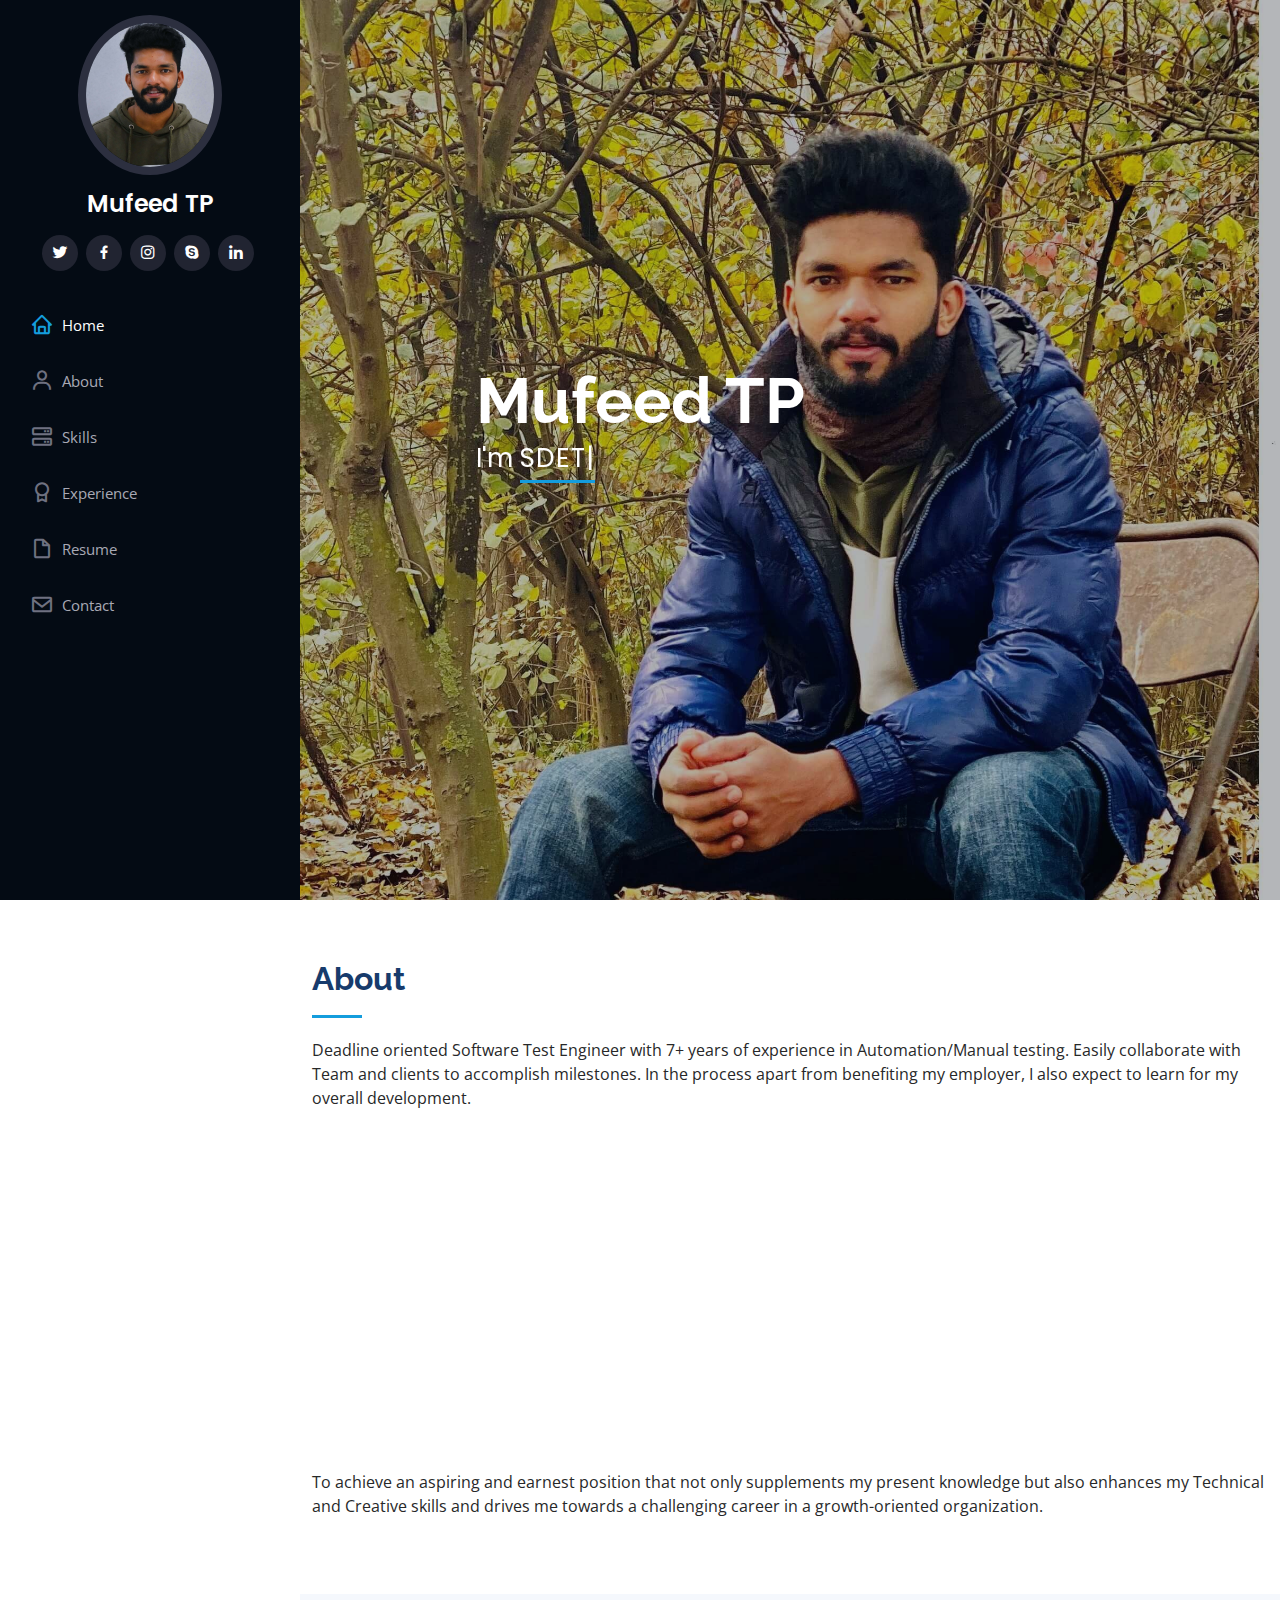
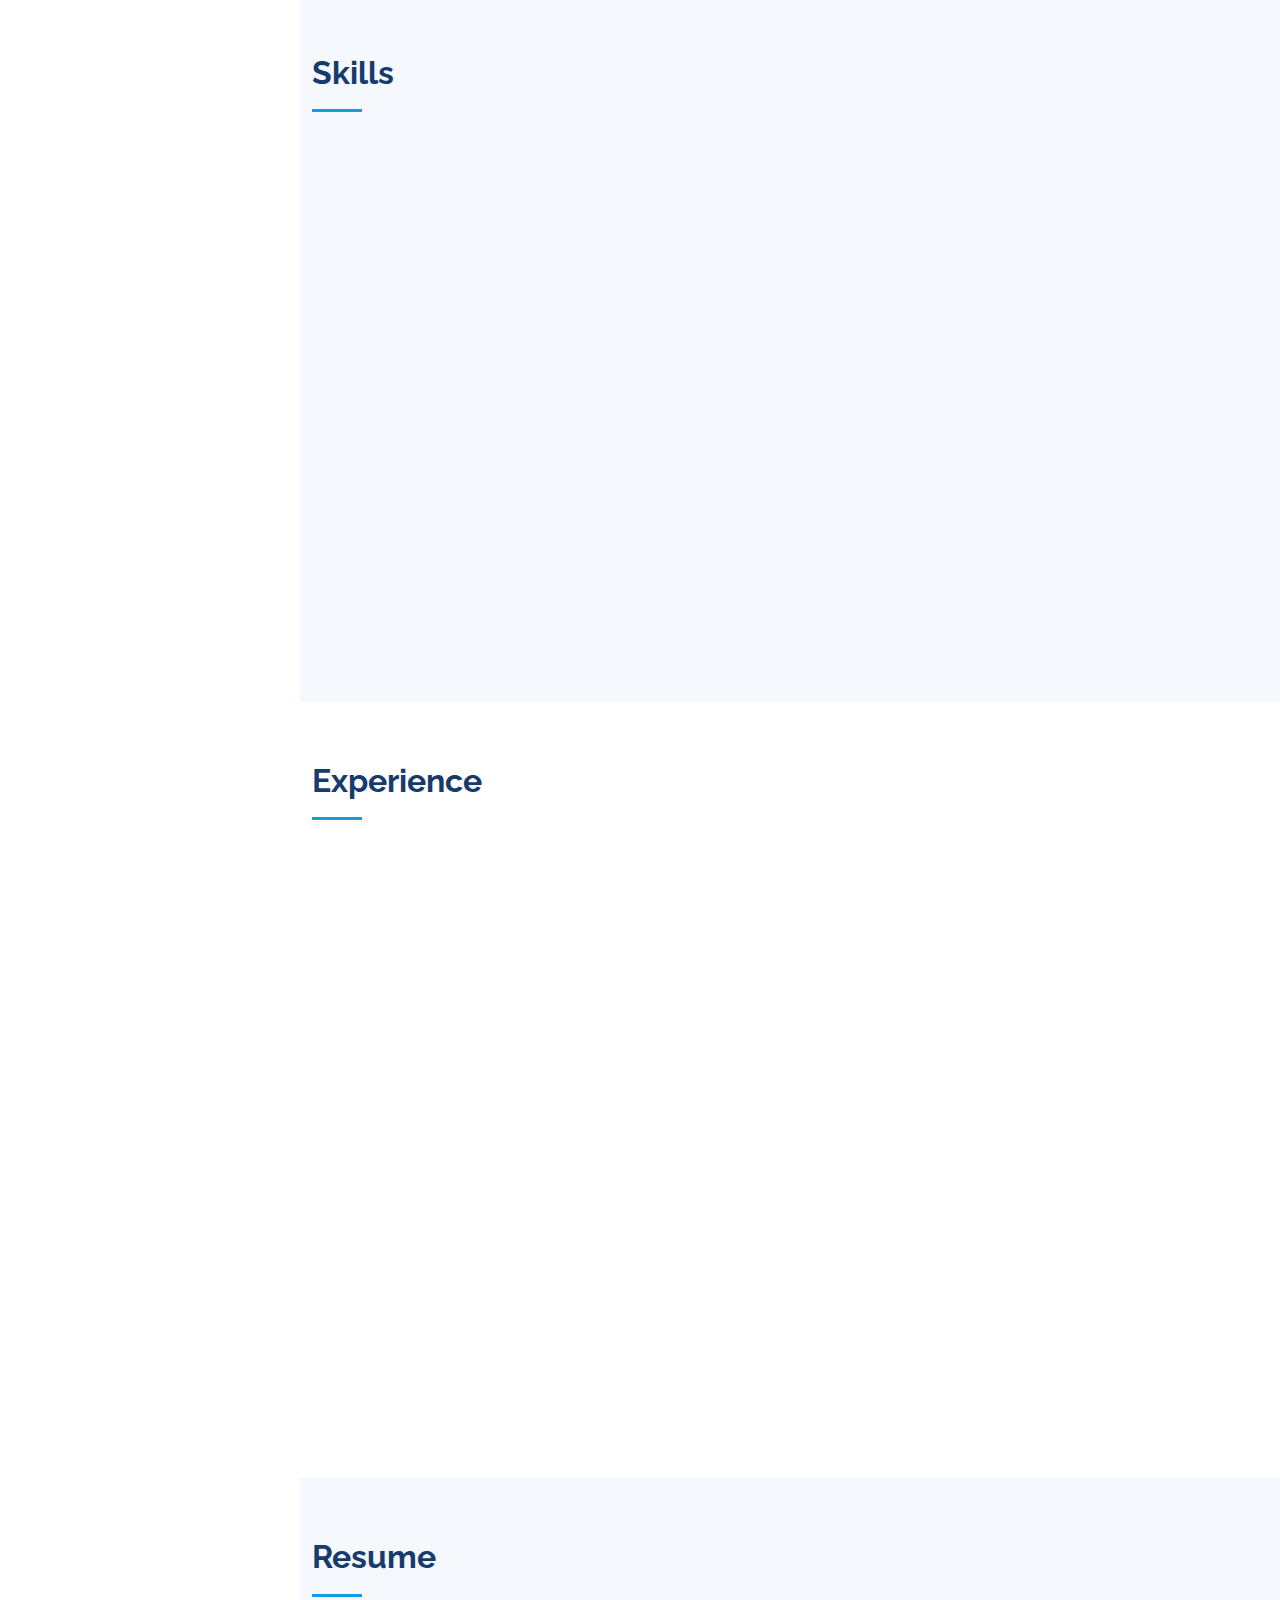
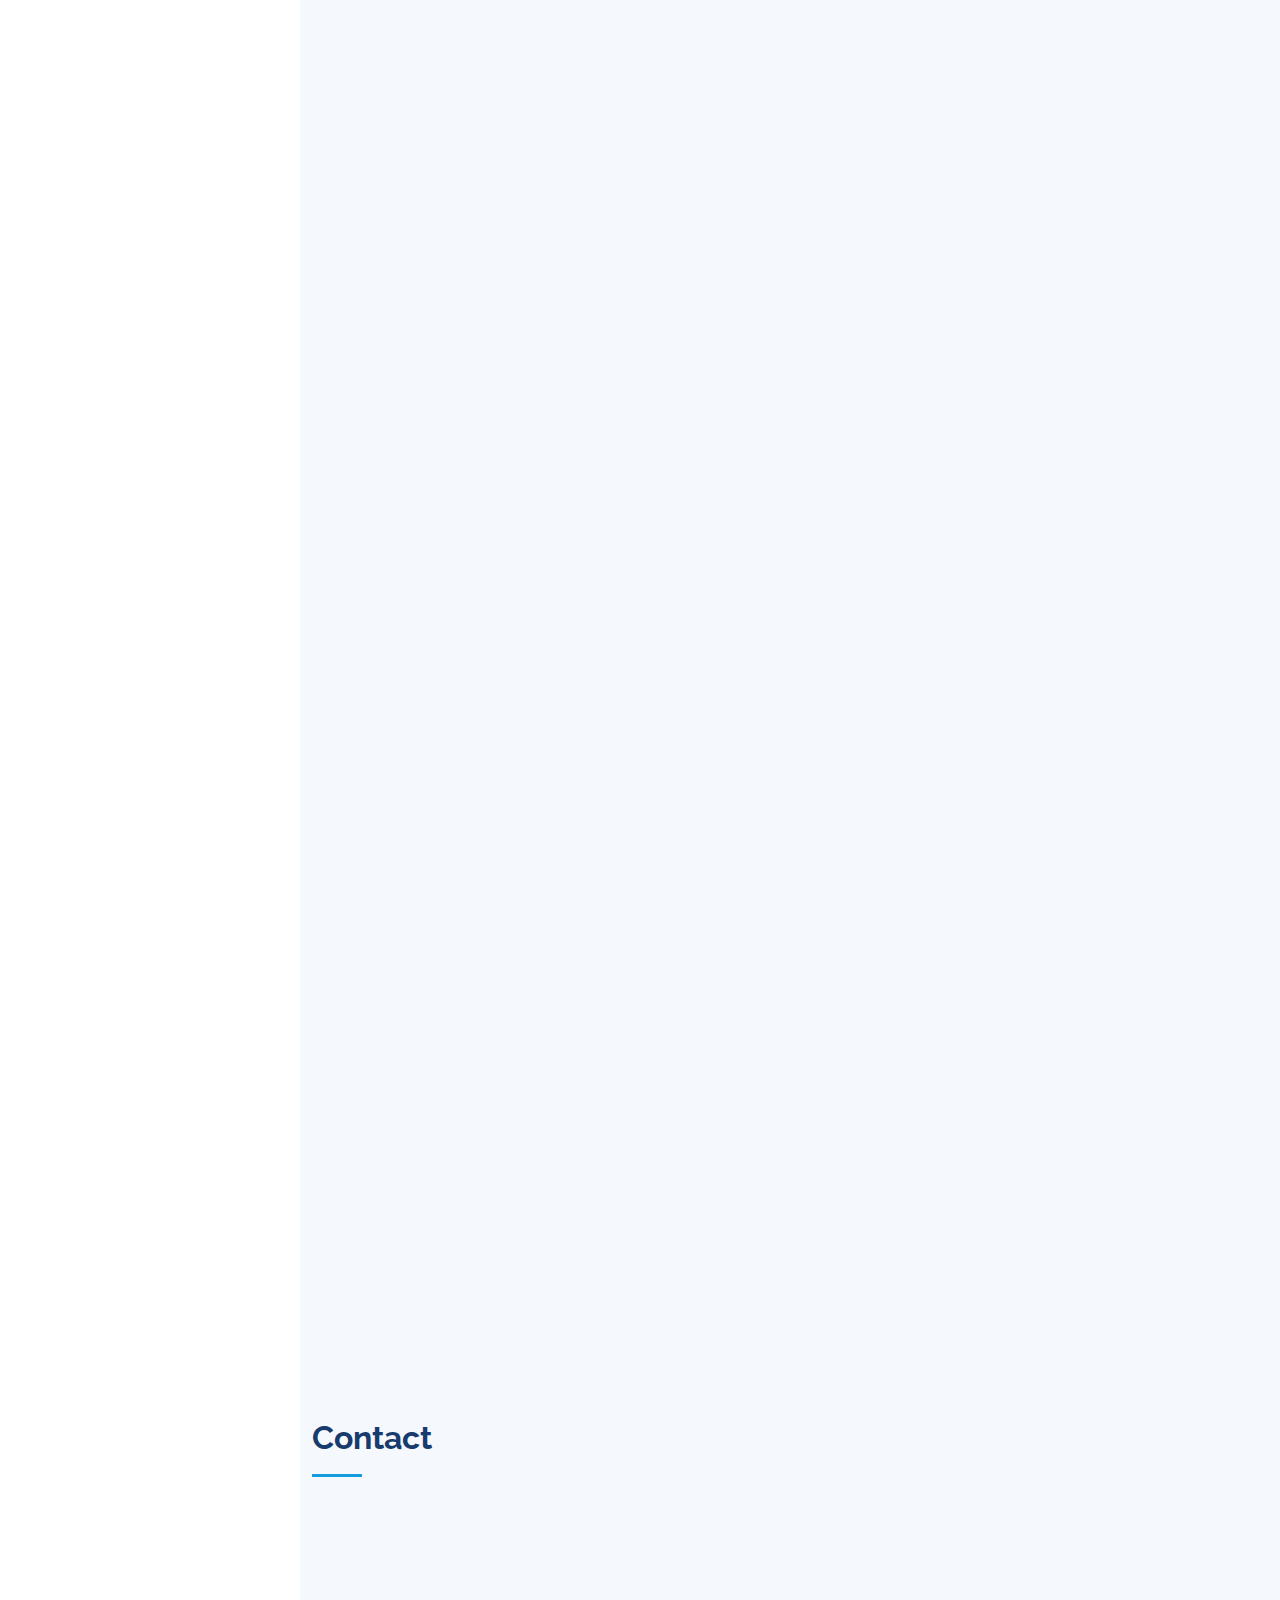
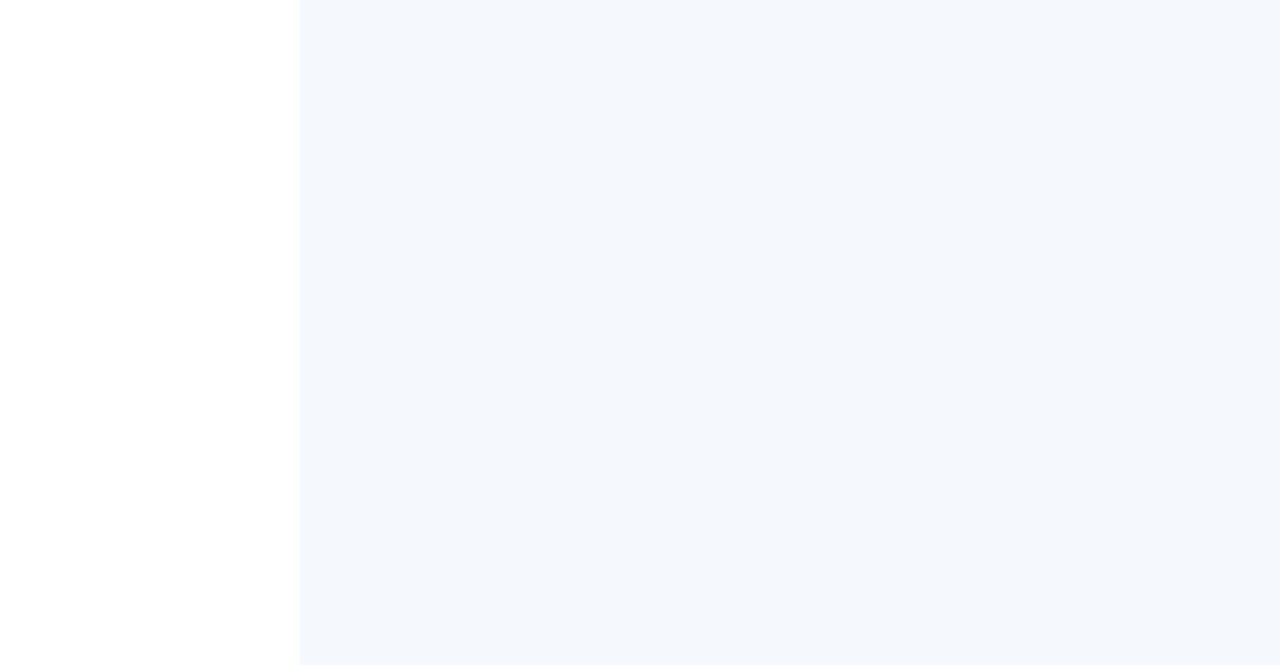
==== commit e9cd44ee: "Add the PwC info" ====
--- a/index.html
+++ b/index.html
@@ -104,7 +104,7 @@
             <div class="row">
               <div class="col-lg-6">
                 <ul>
-                  <li><i class="bi bi-chevron-right"></i> <strong>Birthday:</strong> <span>27 April 1996</span></li>
+                  <!-- <li><i class="bi bi-chevron-right"></i> <strong>Birthday:</strong> <span>27 April 1996</span></li> -->
                   <li><i class="bi bi-chevron-right"></i> <strong>Website:</strong> <a href="https://mufeedtp.github.io/mufeedtp-personal-website/"><span>https://mufeedtp.github.io/mufeedtp-personal-website/</span></a></li>
                   <li><i class="bi bi-chevron-right"></i> <strong>Phone:</strong> <span>+91 9567845455</span></li>
                 </ul>
@@ -112,7 +112,7 @@
               <div class="col-lg-6"></div>
               <div class="col-lg-6">
                 <ul>
-                  <li><i class="bi bi-chevron-right"></i> <strong>Age:</strong> <span>27</span></li>
+                  <!-- <li><i class="bi bi-chevron-right"></i> <strong>Age:</strong> <span>27</span></li> -->
                   <li><i class="bi bi-chevron-right"></i> <strong>Email:</strong> <span>mufeedtp40@gmail.com</span></li>
                   
                   <li><i class="bi bi-chevron-right"></i> <strong>City:</strong> <span>Calicut, Kerala</span></li>
@@ -151,6 +151,13 @@
             </div>
 
             <div class="progress">
+              <span class="skill">Python <i class="val">93%</i></span>
+              <div class="progress-bar-wrap">
+                <div class="progress-bar" role="progressbar" aria-valuenow="95" aria-valuemin="0" aria-valuemax="100"></div>
+              </div>
+            </div>
+
+            <div class="progress">
               <span class="skill">C# <i class="val">92%</i></span>
               <div class="progress-bar-wrap">
                 <div class="progress-bar" role="progressbar" aria-valuenow="90" aria-valuemin="0" aria-valuemax="100"></div>
@@ -258,22 +265,36 @@
       <div class="container">
         <div class="section-title">
           <h2>Experience</h2>
-          <p data-aos="fade-right"><b></b>Total years of work experience : 7+ years.</b></p>
+          <p data-aos="fade-right"><b></b>Total years of work experience : 8+ years.</b></p>
          </div>
 
          <div class="row pt-1 pb-3 " data-aos="fade-left">
           <div class="col-md-6 col-12 pt-2 d-flex justify-content-center">
-          <div class="card text-center bg-light ">
-            <br>
-            <a href="https://www.mphasis.com/" style="text-decoration: none;">
-            <img class="card-img-top mx-auto pt-2" style="max-width: 6rem;max-height: 6rem;" src="assets/img/mphasis-logo.png" alt="">
-            <br><br>
-              <h5 class="card-title  text-dark">Mphasis</h5>
-              <p class="card-text pb-4  text-dark">2022 - Present</p>
-            
-          </a>
-          </div>
-        </div>
+            <div class="card text-center bg-light ">
+              <br>
+              <a href="https://www.pwc.com/us" style="text-decoration: none;">
+                <img class="card-img-top mx-auto pt-2" style="max-width: 4rem;max-height: 3rem;" src="assets/img/Logo-pwc.png" alt="">
+              <br><br>
+                <h5 class="card-title  text-dark">PwC</h5>
+                <p class="card-text pb-4  text-dark">2024 - Present</p>
+              
+            </a>
+            </div>
+          </div>
+
+
+          <div class="col-md-6 col-12 pt-2 d-flex justify-content-center">
+            <div class="card text-center bg-light ">
+              <br>
+              <a href="https://www.mphasis.com/" style="text-decoration: none;">
+              <img class="card-img-top mx-auto pt-2" style="max-width: 6rem;max-height: 6rem;" src="assets/img/mphasis-logo.png" alt="">
+              <br><br>
+                <h5 class="card-title  text-dark">Mphasis</h5>
+                <p class="card-text pb-4  text-dark">2022 - 2024</p>
+              
+            </a>
+            </div>
+          </div>
 
         <div class="col-md-6 col-12 pt-2 d-flex justify-content-center">
           <div class="card text-center bg-light ">
@@ -323,7 +344,7 @@
 
         <div class="row">
           <div class="" data-aos="fade-up">
-            <h3 class="resume-title">Projects</h3>
+            <!-- <h3 class="resume-title">Projects</h3>
             <div class="resume-item pb-3">
               <h4>GE (General Electric) EdgeLINC Transportation.</h4>
               <p><em><b>Project technology:</b>  IIOT (Industrial Internet of Things). Include Web, DB and Hardware testing.</em></p>
@@ -401,38 +422,17 @@
                 <li>Identifying the bugs and log in the test management tool(JIRA)</li>
                 <li>Continuous communication with clients and participating all the calls.</li>
                   </ul>
-            </div>
-            <br>
-            <h3 class="resume-title">Education</h3>
-            <div class="resume-item">
-              <h4>BSc Electronics</h4>
-              <h5>2013 - 2016</h5>
-              <p><em>College of Applied Scienece (IHRD), Vazhakkad</em></p>
-              <p><em>Calicut University</em></p>
-            </div>
-            <div class="resume-item">
-              <h4>XII - Science</h4>
-              <h5>2011 - 2013</h5>
-              <p><em>GHSS Kuttikkattoor, Calicut</em></p>
-              <p><em>Kerala Board of HS Examination</em></p>
-            </div>
-            <div class="resume-item">
-              <h4>X </h4>
-              <h5>2011</h5>
-              <p><em>GHSS Kuttikkattoor, Calicut</em></p>
-              <p><em>Kerala Board of HS Examination</em></p>
-            </div>
-          </div>
-          <br>
-          <div class="" data-aos="fade-up" data-aos-delay="100">
+            </div> 
+            <br>-->
             <h3 class="resume-title">Professional summary</h3>
             <div class="resume-item">
               <ul>
                 <li>A highly motivated Senior QA Engineer with
-                  Professional Experience of 7+ years in both Manual and Automation Software Testing.</li>
+                  Professional Experience of 8+ years in both Manual and Automation Software Testing.</li>
                 <li>Working experience in Agile Methodology of Software Development.</li>
                 <li>Working Experience in all phases of Software Testing Life Cycle including Test Requirement Analysis, Test Planning, Test case preparation, Test execution, Defect management and Reporting.</li>
                 <li>Experience in Web Automation using Selenium, Protractorand Robot Framework.</li>
+                <li>Experience in different programing language like Python, C# and Java.</li>
                 <li>Experience in Windows Application automation using Microsoft WinAppDriver.</li>
                 <li>Worked on API testing.</li>
                 <li>Strong Experience in Automation Testing Tools like Selenium WebDriver, Protractor, NUnit, Cucumber, TestNG, Sikuli and Robot Framework</li>
@@ -442,6 +442,27 @@
                   <li>Possess problem-solving skills, ability to follow industry standards and procedures. Ability to quickly master new concepts, applications and a team player. Strong communication and Interpersonal skills. Ability to interact with customers with ease and professionalism</li>
                     </ul>
             </div>
+          <div class="" data-aos="fade-up" data-aos-delay="100">
+            <h3 class="resume-title">Education</h3>
+            <div class="resume-item">
+              <h4>BSc Electronics</h4>
+              <h5>2013 - 2016</h5>
+              <p><em>College of Applied Scienece (IHRD), Vazhakkad</em></p>
+              <p><em>Calicut University</em></p>
+            </div>
+            <div class="resume-item">
+              <h4>XII - Science</h4>
+              <h5>2011 - 2013</h5>
+              <p><em>GHSS Kuttikkattoor, Calicut</em></p>
+              <p><em>Kerala Board of HS Examination</em></p>
+            </div>
+            <div class="resume-item">
+              <h4>X </h4>
+              <h5>2011</h5>
+              <p><em>GHSS Kuttikkattoor, Calicut</em></p>
+              <p><em>Kerala Board of HS Examination</em></p>
+            </div>
+          </div>
           </div>
         </div>
 
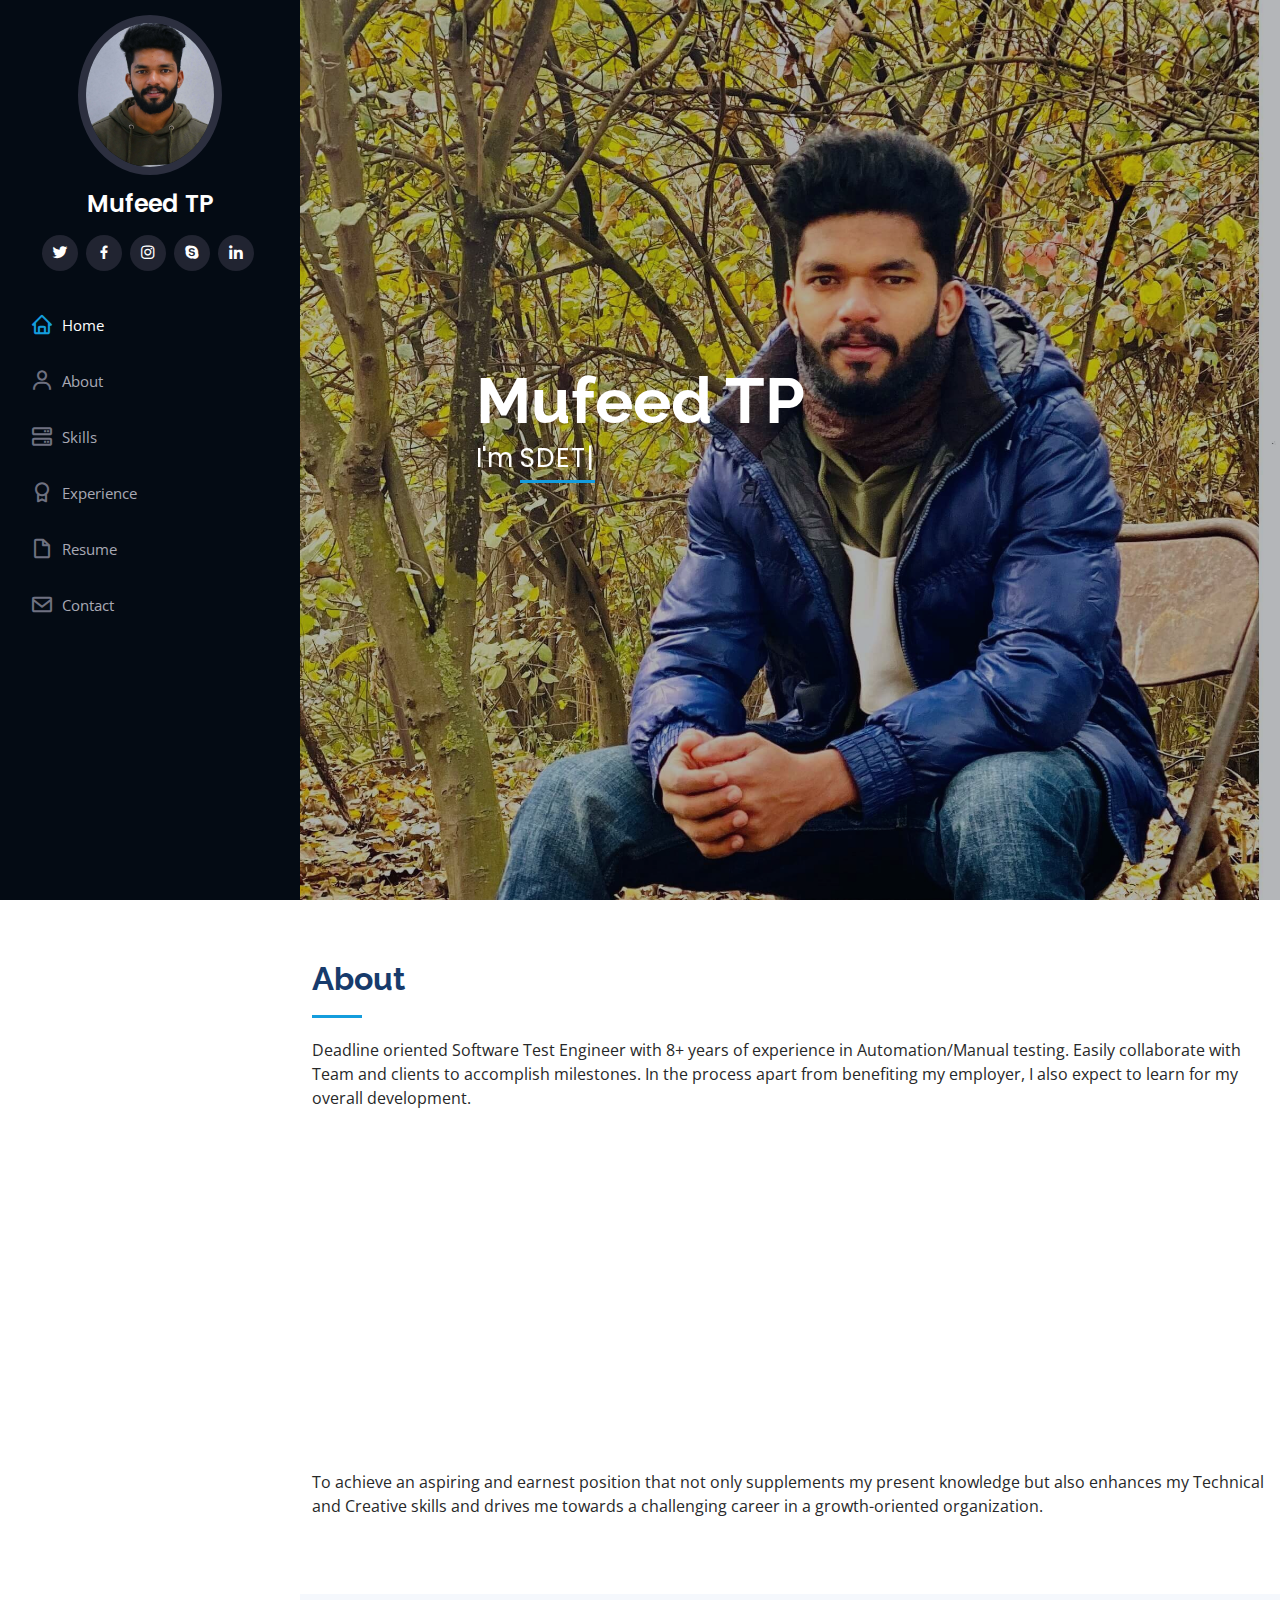
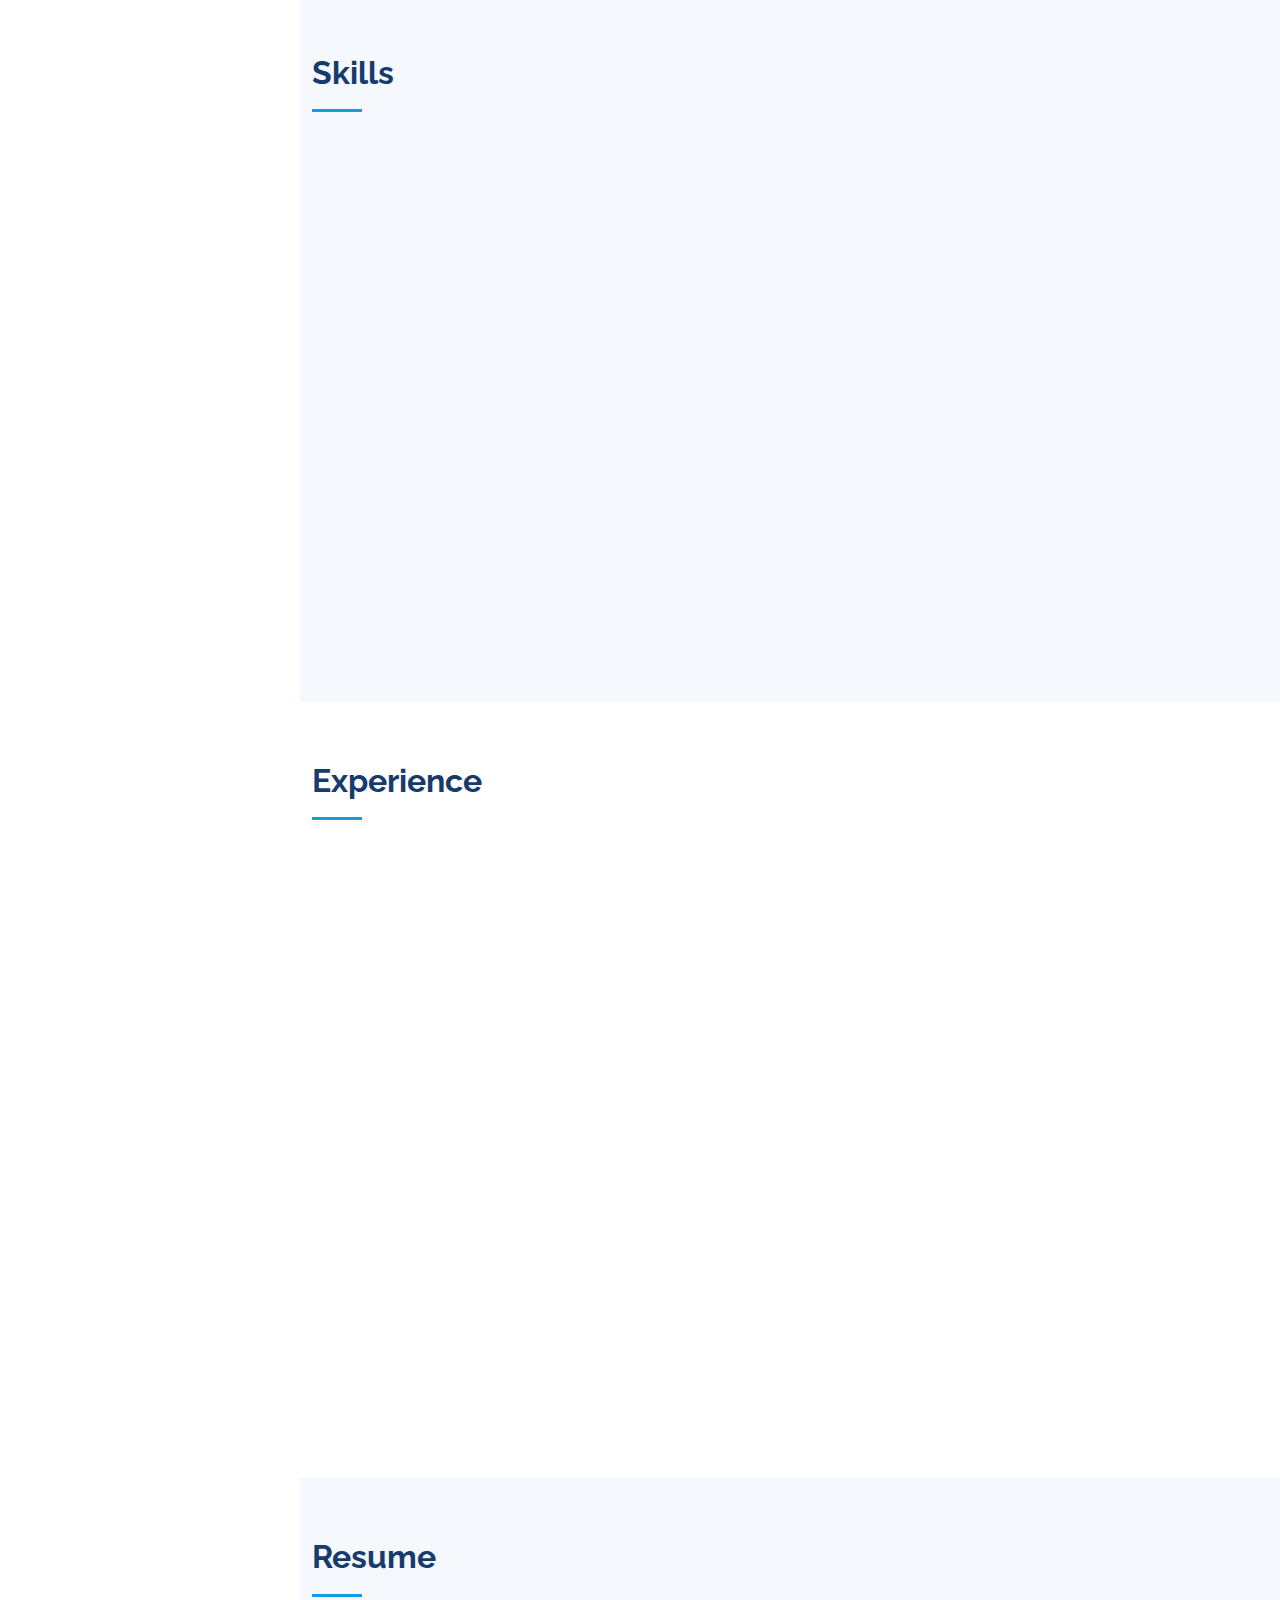
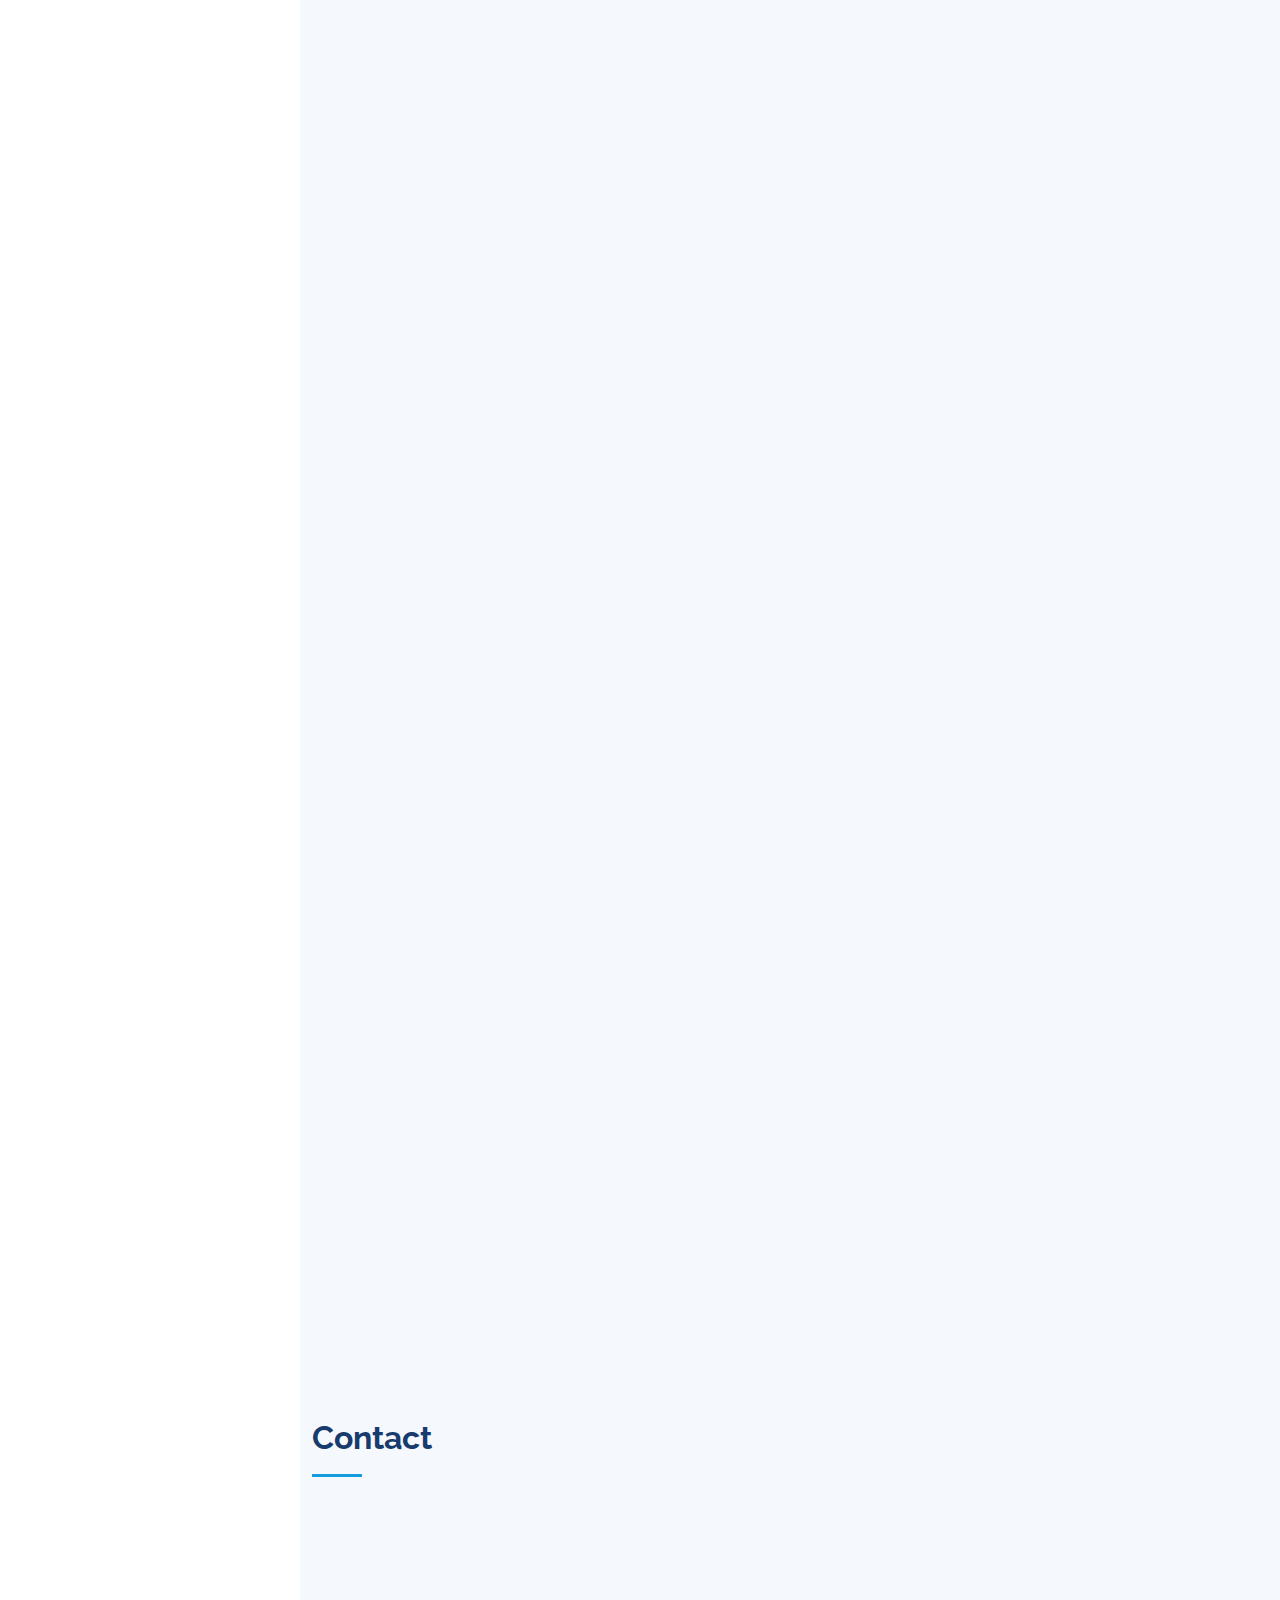
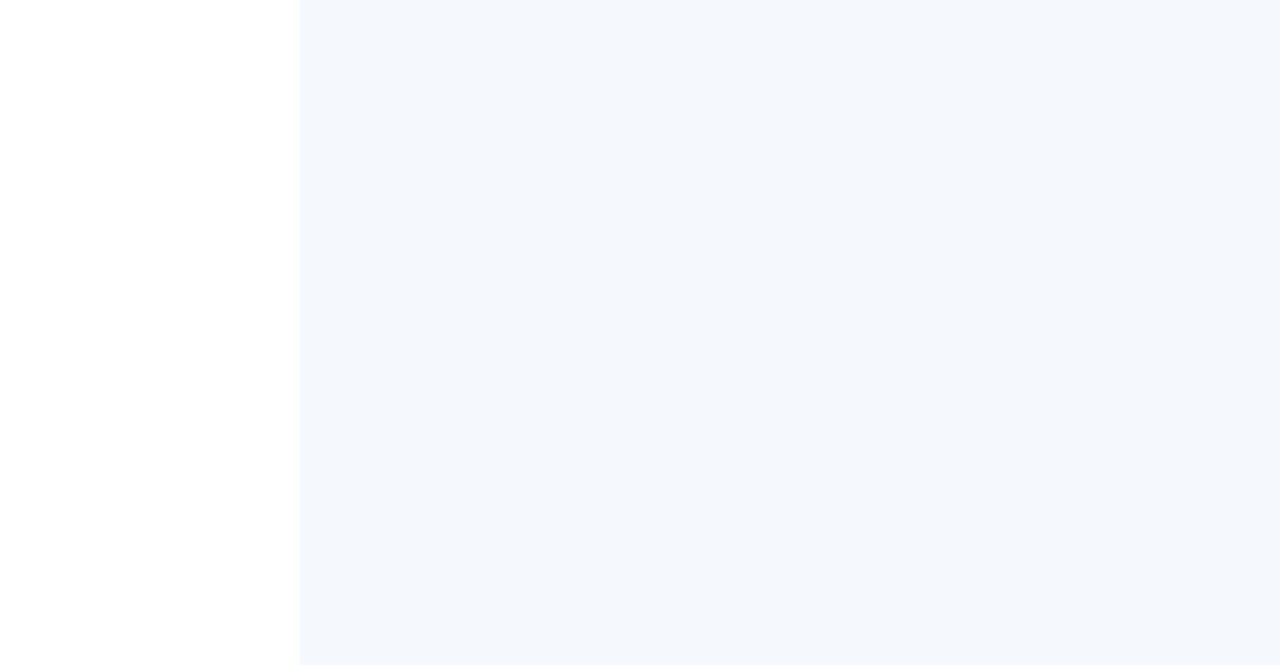
==== commit be8e62ee: "exp change" ====
--- a/index.html
+++ b/index.html
@@ -88,7 +88,7 @@
         <div class="section-title">
           <h2>About</h2>
           <p>
-            Deadline oriented Software Test Engineer with 7+ years of experience in Automation/Manual testing. Easily collaborate
+            Deadline oriented Software Test Engineer with 8+ years of experience in Automation/Manual testing. Easily collaborate
             with Team and clients to accomplish milestones. In the process apart from benefiting my employer, I also
             expect to learn for my overall development.
           </p>
